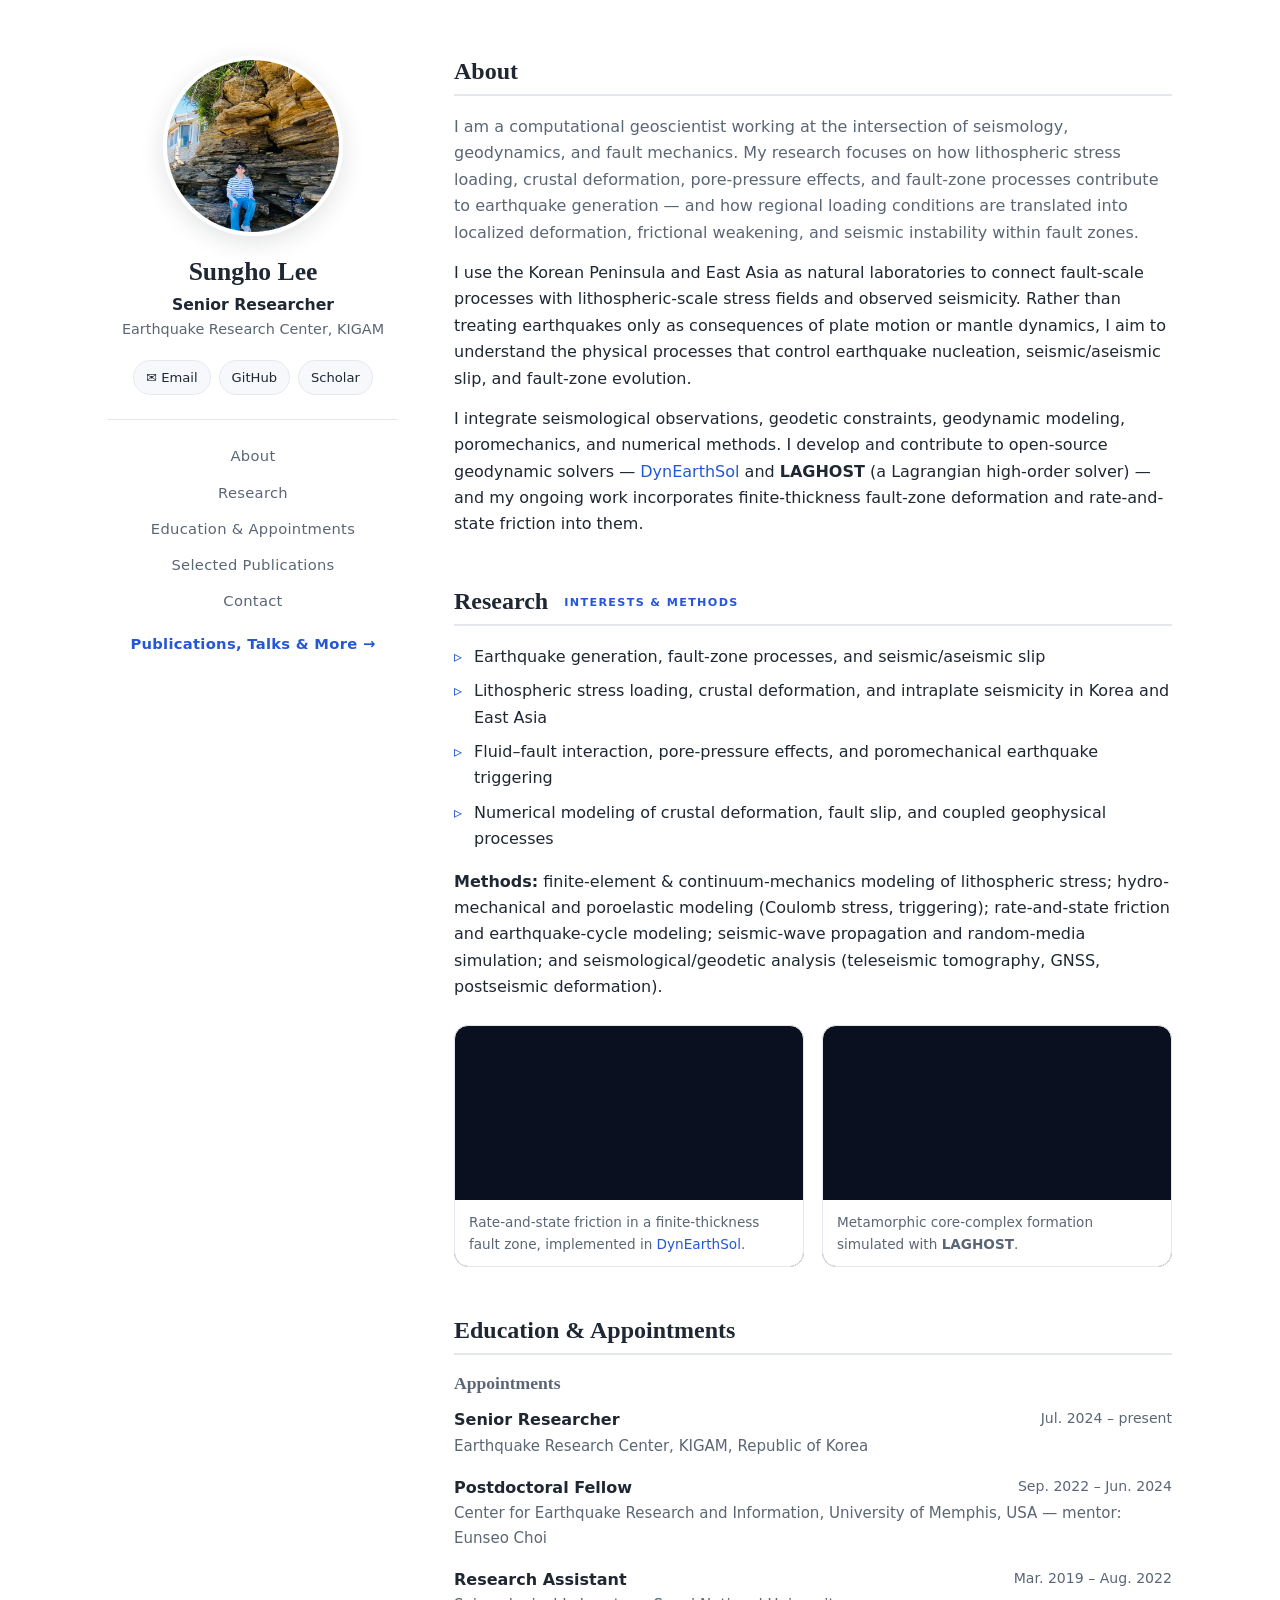
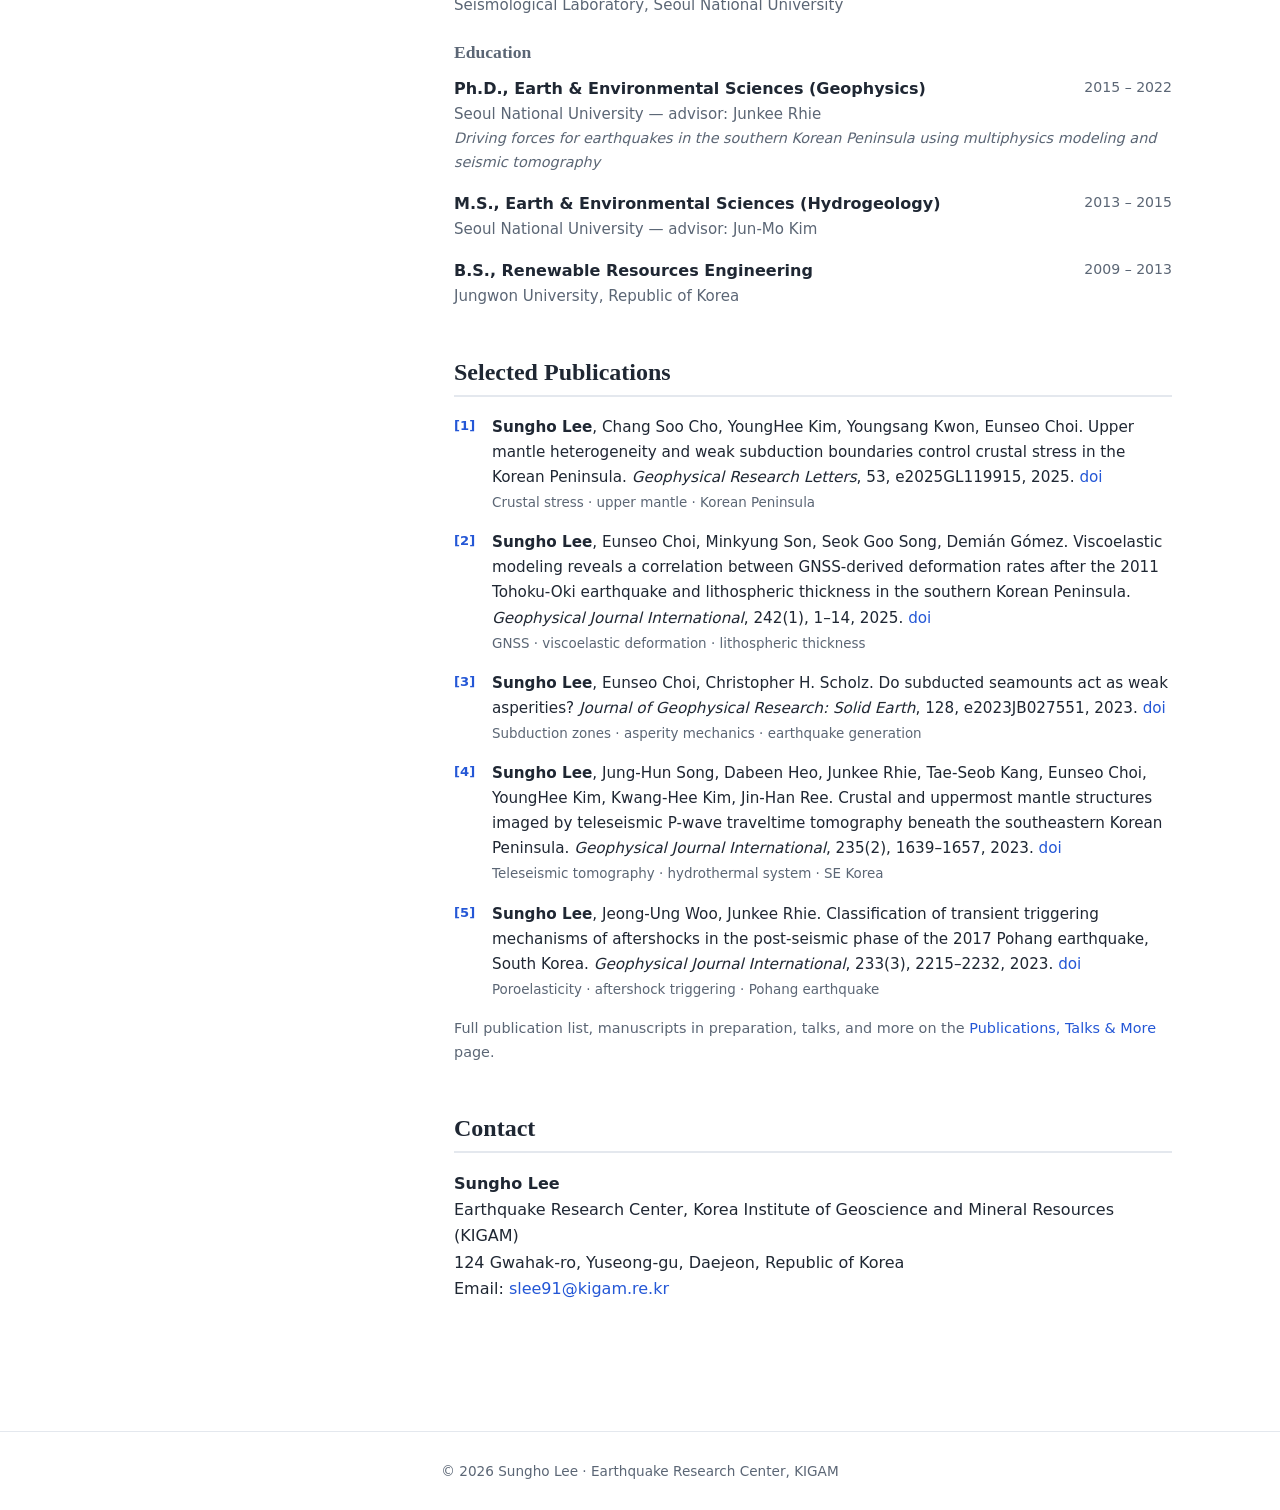
==== index.html @ b55c9ec9 "Personal homepage: two-page structure (Home + Publications/Activities), compressed MP4 highlights, p" ====
<!DOCTYPE html>
<html lang="en">
<head>
  <meta charset="UTF-8" />
  <meta name="viewport" content="width=device-width, initial-scale=1.0" />
  <title>Sungho Lee — Computational Geoscientist</title>
  <meta name="description" content="Sungho Lee — computational geoscientist (seismology, geodynamics, fault mechanics) at the Earthquake Research Center, KIGAM. Earthquake generation, lithospheric stress, fault-zone processes, and numerical solvers (DynEarthSol, LAGHOST)." />
  <meta property="og:title" content="Sungho Lee — Computational Geoscientist" />
  <meta property="og:description" content="Seismology · geodynamics · fault mechanics — Earthquake Research Center, KIGAM." />
  <meta property="og:type" content="website" />
  <meta property="og:url" content="https://sungho91.github.io/" />
  <meta property="og:image" content="https://sungho91.github.io/profile.jpg" />
  <link rel="canonical" href="https://sungho91.github.io/" />
  <link rel="icon" href="data:image/svg+xml,<svg xmlns=%22http://www.w3.org/2000/svg%22 viewBox=%220 0 100 100%22><text y=%22.9em%22 font-size=%2290%22>🌏</text></svg>" />
  <link rel="stylesheet" href="style.css" />
</head>
<body>
  <div class="layout">

    <!-- ===== Sidebar / profile ===== -->
    <aside class="sidebar">
      <img class="avatar" src="profile.jpg" alt="Sungho Lee" />
      <h1 class="profile-name">Sungho Lee</h1>
      <div class="profile-title">Senior Researcher</div>
      <div class="profile-affil"><a href="https://www.kigam.re.kr/english/" target="_blank" rel="noopener">Earthquake Research Center, KIGAM</a></div>

      <div class="links">
        <a href="mailto:slee91@kigam.re.kr">✉ Email</a>
        <a href="https://github.com/sungho91" target="_blank" rel="noopener">GitHub</a>
        <a href="https://scholar.google.com/citations?user=&hl=en" target="_blank" rel="noopener">Scholar</a>
      </div>

      <nav class="sidenav">
        <a href="#about">About</a>
        <a href="#research">Research</a>
        <a href="#background">Education &amp; Appointments</a>
        <a href="#publications">Selected Publications</a>
        <a href="#contact">Contact</a>
        <a href="more.html" style="color:var(--accent);font-weight:600;margin-top:6px">Publications, Talks &amp; More →</a>
      </nav>
    </aside>

    <!-- ===== Content ===== -->
    <main class="content">

      <section class="section" id="about">
        <h2>About</h2>
        <p class="lead">I am a computational geoscientist working at the intersection of seismology, geodynamics, and fault mechanics. My research focuses on how lithospheric stress loading, crustal deformation, pore-pressure effects, and fault-zone processes contribute to earthquake generation — and how regional loading conditions are translated into localized deformation, frictional weakening, and seismic instability within fault zones.</p>
        <p>I use the Korean Peninsula and East Asia as natural laboratories to connect fault-scale processes with lithospheric-scale stress fields and observed seismicity. Rather than treating earthquakes only as consequences of plate motion or mantle dynamics, I aim to understand the physical processes that control earthquake nucleation, seismic/aseismic slip, and fault-zone evolution.</p>
        <p>I integrate seismological observations, geodetic constraints, geodynamic modeling, poromechanics, and numerical methods. I develop and contribute to open-source geodynamic solvers — <a href="https://github.com/GeoFLAC/DynEarthSol" target="_blank" rel="noopener">DynEarthSol</a> and <b>LAGHOST</b> (a Lagrangian high-order solver) — and my ongoing work incorporates finite-thickness fault-zone deformation and rate-and-state friction into them.</p>
      </section>

      <section class="section" id="research">
        <h2>Research <span class="tag">interests &amp; methods</span></h2>
        <ul class="clean">
          <li>Earthquake generation, fault-zone processes, and seismic/aseismic slip</li>
          <li>Lithospheric stress loading, crustal deformation, and intraplate seismicity in Korea and East Asia</li>
          <li>Fluid–fault interaction, pore-pressure effects, and poromechanical earthquake triggering</li>
          <li>Numerical modeling of crustal deformation, fault slip, and coupled geophysical processes</li>
        </ul>
        <p style="margin-top:16px"><b>Methods:</b> finite-element &amp; continuum-mechanics modeling of lithospheric stress; hydro-mechanical and poroelastic modeling (Coulomb stress, triggering); rate-and-state friction and earthquake-cycle modeling; seismic-wave propagation and random-media simulation; and seismological/geodetic analysis (teleseismic tomography, GNSS, postseismic deformation).</p>

        <div class="media-grid">
          <figure class="media">
            <video src="working_projects/rate-and-state-fault.mp4" autoplay loop muted playsinline preload="metadata"></video>
            <figcaption>Rate-and-state friction in a finite-thickness fault zone, implemented in <a href="https://github.com/GeoFLAC/DynEarthSol" target="_blank" rel="noopener">DynEarthSol</a>.</figcaption>
          </figure>
          <figure class="media">
            <video src="working_projects/core-complex-laghost.mp4" autoplay loop muted playsinline preload="metadata"></video>
            <figcaption>Metamorphic core-complex formation simulated with <b>LAGHOST</b>.</figcaption>
          </figure>
        </div>
      </section>

      <section class="section" id="background">
        <h2>Education &amp; Appointments</h2>

        <h3 style="font-size:1.1rem;margin-bottom:12px;color:var(--muted)">Appointments</h3>
        <div class="entry">
          <div class="row"><span class="role">Senior Researcher</span><span class="date">Jul. 2024 – present</span></div>
          <div class="org">Earthquake Research Center, KIGAM, Republic of Korea</div>
        </div>
        <div class="entry">
          <div class="row"><span class="role">Postdoctoral Fellow</span><span class="date">Sep. 2022 – Jun. 2024</span></div>
          <div class="org">Center for Earthquake Research and Information, University of Memphis, USA — mentor: <a href="https://echoi.github.io/" target="_blank" rel="noopener">Eunseo Choi</a></div>
        </div>
        <div class="entry">
          <div class="row"><span class="role">Research Assistant</span><span class="date">Mar. 2019 – Aug. 2022</span></div>
          <div class="org">Seismological Laboratory, Seoul National University</div>
        </div>

        <h3 style="font-size:1.1rem;margin:24px 0 12px;color:var(--muted)">Education</h3>
        <div class="entry">
          <div class="row"><span class="role">Ph.D., Earth &amp; Environmental Sciences (Geophysics)</span><span class="date">2015 – 2022</span></div>
          <div class="org">Seoul National University — advisor: Junkee Rhie</div>
          <div class="meta">Driving forces for earthquakes in the southern Korean Peninsula using multiphysics modeling and seismic tomography</div>
        </div>
        <div class="entry">
          <div class="row"><span class="role">M.S., Earth &amp; Environmental Sciences (Hydrogeology)</span><span class="date">2013 – 2015</span></div>
          <div class="org">Seoul National University — advisor: Jun-Mo Kim</div>
        </div>
        <div class="entry">
          <div class="row"><span class="role">B.S., Renewable Resources Engineering</span><span class="date">2009 – 2013</span></div>
          <div class="org">Jungwon University, Republic of Korea</div>
        </div>
      </section>

      <section class="section" id="publications">
        <h2>Selected Publications</h2>
        <ol class="pubs">
          <li><span class="me">Sungho Lee</span>, Chang Soo Cho, YoungHee Kim, Youngsang Kwon, Eunseo Choi. Upper mantle heterogeneity and weak subduction boundaries control crustal stress in the Korean Peninsula. <span class="jt">Geophysical Research Letters</span>, 53, e2025GL119915, 2025. <a href="https://doi.org/10.1029/2025GL119915" target="_blank" rel="noopener">doi</a>
            <span class="topic">Crustal stress · upper mantle · Korean Peninsula</span></li>
          <li><span class="me">Sungho Lee</span>, Eunseo Choi, Minkyung Son, Seok Goo Song, Demián Gómez. Viscoelastic modeling reveals a correlation between GNSS-derived deformation rates after the 2011 Tohoku-Oki earthquake and lithospheric thickness in the southern Korean Peninsula. <span class="jt">Geophysical Journal International</span>, 242(1), 1–14, 2025. <a href="https://doi.org/10.1093/gji/ggaf182" target="_blank" rel="noopener">doi</a>
            <span class="topic">GNSS · viscoelastic deformation · lithospheric thickness</span></li>
          <li><span class="me">Sungho Lee</span>, Eunseo Choi, Christopher H. Scholz. Do subducted seamounts act as weak asperities? <span class="jt">Journal of Geophysical Research: Solid Earth</span>, 128, e2023JB027551, 2023. <a href="https://doi.org/10.1029/2023JB027551" target="_blank" rel="noopener">doi</a>
            <span class="topic">Subduction zones · asperity mechanics · earthquake generation</span></li>
          <li><span class="me">Sungho Lee</span>, Jung-Hun Song, Dabeen Heo, Junkee Rhie, Tae-Seob Kang, Eunseo Choi, YoungHee Kim, Kwang-Hee Kim, Jin-Han Ree. Crustal and uppermost mantle structures imaged by teleseismic P-wave traveltime tomography beneath the southeastern Korean Peninsula. <span class="jt">Geophysical Journal International</span>, 235(2), 1639–1657, 2023. <a href="https://doi.org/10.1093/gji/ggad319" target="_blank" rel="noopener">doi</a>
            <span class="topic">Teleseismic tomography · hydrothermal system · SE Korea</span></li>
          <li><span class="me">Sungho Lee</span>, Jeong-Ung Woo, Junkee Rhie. Classification of transient triggering mechanisms of aftershocks in the post-seismic phase of the 2017 Pohang earthquake, South Korea. <span class="jt">Geophysical Journal International</span>, 233(3), 2215–2232, 2023. <a href="https://doi.org/10.1093/gji/ggad022" target="_blank" rel="noopener">doi</a>
            <span class="topic">Poroelasticity · aftershock triggering · Pohang earthquake</span></li>
        </ol>
        <p class="note" style="margin-top:14px">Full publication list, manuscripts in preparation, talks, and more on the <a href="more.html">Publications, Talks &amp; More</a> page.</p>
      </section>

      <section class="section" id="contact">
        <h2>Contact</h2>
        <p>
          <b>Sungho Lee</b><br>
          Earthquake Research Center, Korea Institute of Geoscience and Mineral Resources (KIGAM)<br>
          124 Gwahak-ro, Yuseong-gu, Daejeon, Republic of Korea<br>
          Email: <a href="mailto:slee91@kigam.re.kr">slee91@kigam.re.kr</a>
        </p>
      </section>

    </main>
  </div>

  <footer>© 2026 Sungho Lee · Earthquake Research Center, KIGAM</footer>
</body>
</html>
---- style.css ----
/* ===== Sungho Lee — academic homepage styles ===== */
:root {
  --bg:       #ffffff;
  --bg-soft:  #f6f8fb;
  --text:     #1f2733;
  --muted:    #5b6675;
  --border:   #e4e8ee;
  --accent:   #2457d6;   /* scholarly blue */
  --accent-dk:#1b3fa0;
  --radius:   14px;
  --maxw:     1120px;
  --serif:    Georgia, "Times New Roman", serif;
  --sans:     "Segoe UI", system-ui, -apple-system, Roboto, Helvetica, Arial, sans-serif;
}

* { box-sizing: border-box; margin: 0; padding: 0; }
html { scroll-behavior: smooth; scroll-padding-top: 24px; }
body {
  font-family: var(--sans);
  background: var(--bg);
  color: var(--text);
  line-height: 1.65;
  -webkit-font-smoothing: antialiased;
}
a { color: var(--accent); text-decoration: none; }
a:hover { color: var(--accent-dk); text-decoration: underline; }
h1, h2, h3 { font-family: var(--serif); line-height: 1.25; font-weight: 700; }

/* ---------- Layout: sticky sidebar + content ---------- */
.layout {
  max-width: var(--maxw); margin: 0 auto;
  display: grid; grid-template-columns: 290px 1fr; gap: 56px;
  padding: 56px 28px 80px;
}
.sidebar { position: sticky; top: 40px; align-self: start; text-align: center; }
@media (max-width: 880px) {
  .layout { grid-template-columns: 1fr; gap: 36px; padding: 36px 22px 60px; }
  .sidebar { position: static; }
}

/* ---------- Profile card ---------- */
.avatar {
  width: 180px; height: 180px; border-radius: 50%; margin: 0 auto 20px;
  object-fit: cover; border: 4px solid var(--bg); box-shadow: 0 6px 24px rgba(16,24,40,.12);
  display: flex; align-items: center; justify-content: center;
  background: linear-gradient(135deg, var(--accent), #4f7ce8); color: #fff;
  font-family: var(--serif); font-size: 3.4rem; font-weight: 700; letter-spacing: .02em;
}
.profile-name { font-size: 1.6rem; margin-bottom: 4px; }
.profile-title { color: var(--text); font-weight: 600; font-size: .98rem; }
.profile-affil { color: var(--muted); font-size: .9rem; margin-bottom: 18px; }
.profile-affil a { color: var(--muted); }

.links { display: flex; flex-wrap: wrap; gap: 8px; justify-content: center; margin-bottom: 24px; }
.links a {
  font-size: .82rem; color: var(--text); border: 1px solid var(--border);
  padding: 6px 12px; border-radius: 999px; background: var(--bg-soft); text-decoration: none;
}
.links a:hover { border-color: var(--accent); color: var(--accent); }

.sidenav { border-top: 1px solid var(--border); padding-top: 18px; }
.sidenav a {
  display: block; color: var(--muted); font-size: .92rem; padding: 6px 0;
  text-decoration: none; letter-spacing: .02em;
}
.sidenav a:hover { color: var(--accent); }
@media (max-width: 880px) { .sidenav { display: none; } }

/* ---------- Content ---------- */
.content { min-width: 0; }
.section { margin-bottom: 48px; }
.section h2 {
  font-size: 1.5rem; color: var(--text); margin-bottom: 18px;
  padding-bottom: 8px; border-bottom: 2px solid var(--border);
}
.section h2 .tag { font-family: var(--sans); font-size: .7rem; color: var(--accent);
  font-weight: 700; letter-spacing: .12em; text-transform: uppercase; vertical-align: middle; margin-left: 10px; }
.section p { margin-bottom: 14px; }
.section p:last-child { margin-bottom: 0; }

.lead { color: var(--muted); }

ul.clean { list-style: none; }
ul.clean li { position: relative; padding-left: 20px; margin-bottom: 8px; }
ul.clean li::before { content: "▹"; position: absolute; left: 0; color: var(--accent); }
ul.clean li b { color: var(--text); }

/* timeline (education / appointments) */
.entry { margin-bottom: 16px; }
.entry .row { display: flex; justify-content: space-between; gap: 16px; flex-wrap: wrap; }
.entry .role { font-weight: 700; }
.entry .date { color: var(--muted); font-size: .88rem; white-space: nowrap; }
.entry .org { color: var(--muted); font-size: .94rem; }
.entry .org a { color: var(--muted); }
.entry .meta { color: var(--muted); font-size: .9rem; font-style: italic; }

/* publication / talk lists */
ol.pubs, ol.talks { list-style: none; counter-reset: item; }
ol.pubs > li, ol.talks > li {
  position: relative; padding-left: 38px; margin-bottom: 16px; font-size: .95rem;
}
ol.pubs > li::before, ol.talks > li::before {
  counter-increment: item; content: "[" counter(item) "]";
  position: absolute; left: 0; top: 0; color: var(--accent); font-size: .82rem; font-weight: 700;
}
.pubs .me, .talks .me { font-weight: 700; color: var(--text); }
.pubs .jt { font-style: italic; }
.pubs .topic { display: block; color: var(--muted); font-size: .84rem; margin-top: 2px; }

.note { color: var(--muted); font-size: .9rem; }

/* media (videos / figures) */
.media-grid { display: grid; grid-template-columns: 1fr 1fr; gap: 18px; margin-top: 24px; }
@media (max-width: 700px) { .media-grid { grid-template-columns: 1fr; } }
figure.media { margin: 0; border: 1px solid var(--border); border-radius: var(--radius); overflow: hidden; background: #0b1020; }
figure.media video, figure.media img { width: 100%; display: block; }
figure.media figcaption { padding: 11px 14px; color: var(--muted); font-size: .85rem; background: var(--bg); }

/* CV page specifics */
.cv-actions { display: flex; gap: 10px; flex-wrap: wrap; margin-bottom: 28px; }
.btn {
  display: inline-block; font-size: .88rem; font-weight: 600; padding: 9px 16px;
  border-radius: 10px; text-decoration: none; border: 1px solid var(--border);
}
.btn-primary { background: var(--accent); color: #fff; border-color: var(--accent); }
.btn-primary:hover { background: var(--accent-dk); color: #fff; text-decoration: none; }
.btn-ghost { background: var(--bg-soft); color: var(--text); }
.btn-ghost:hover { border-color: var(--accent); color: var(--accent); text-decoration: none; }

footer {
  border-top: 1px solid var(--border); padding: 28px;
  text-align: center; color: var(--muted); font-size: .85rem;
}
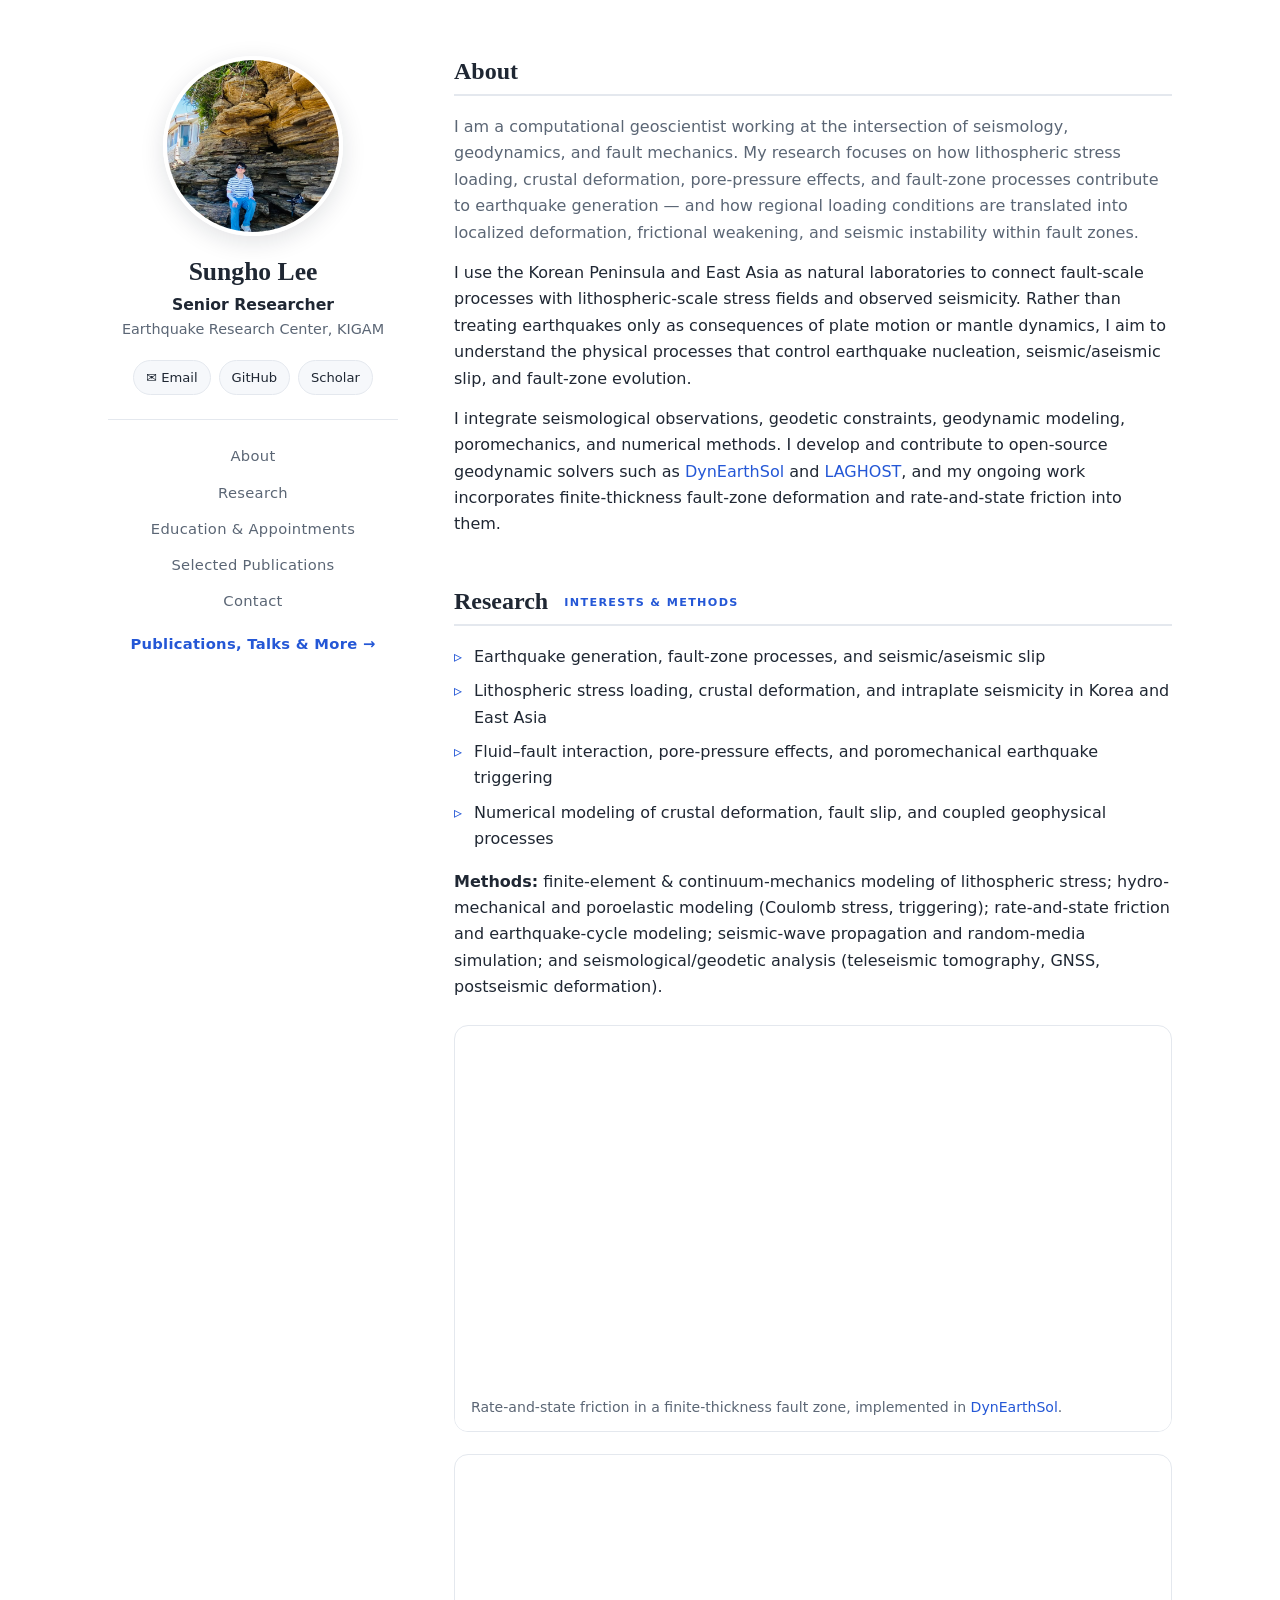
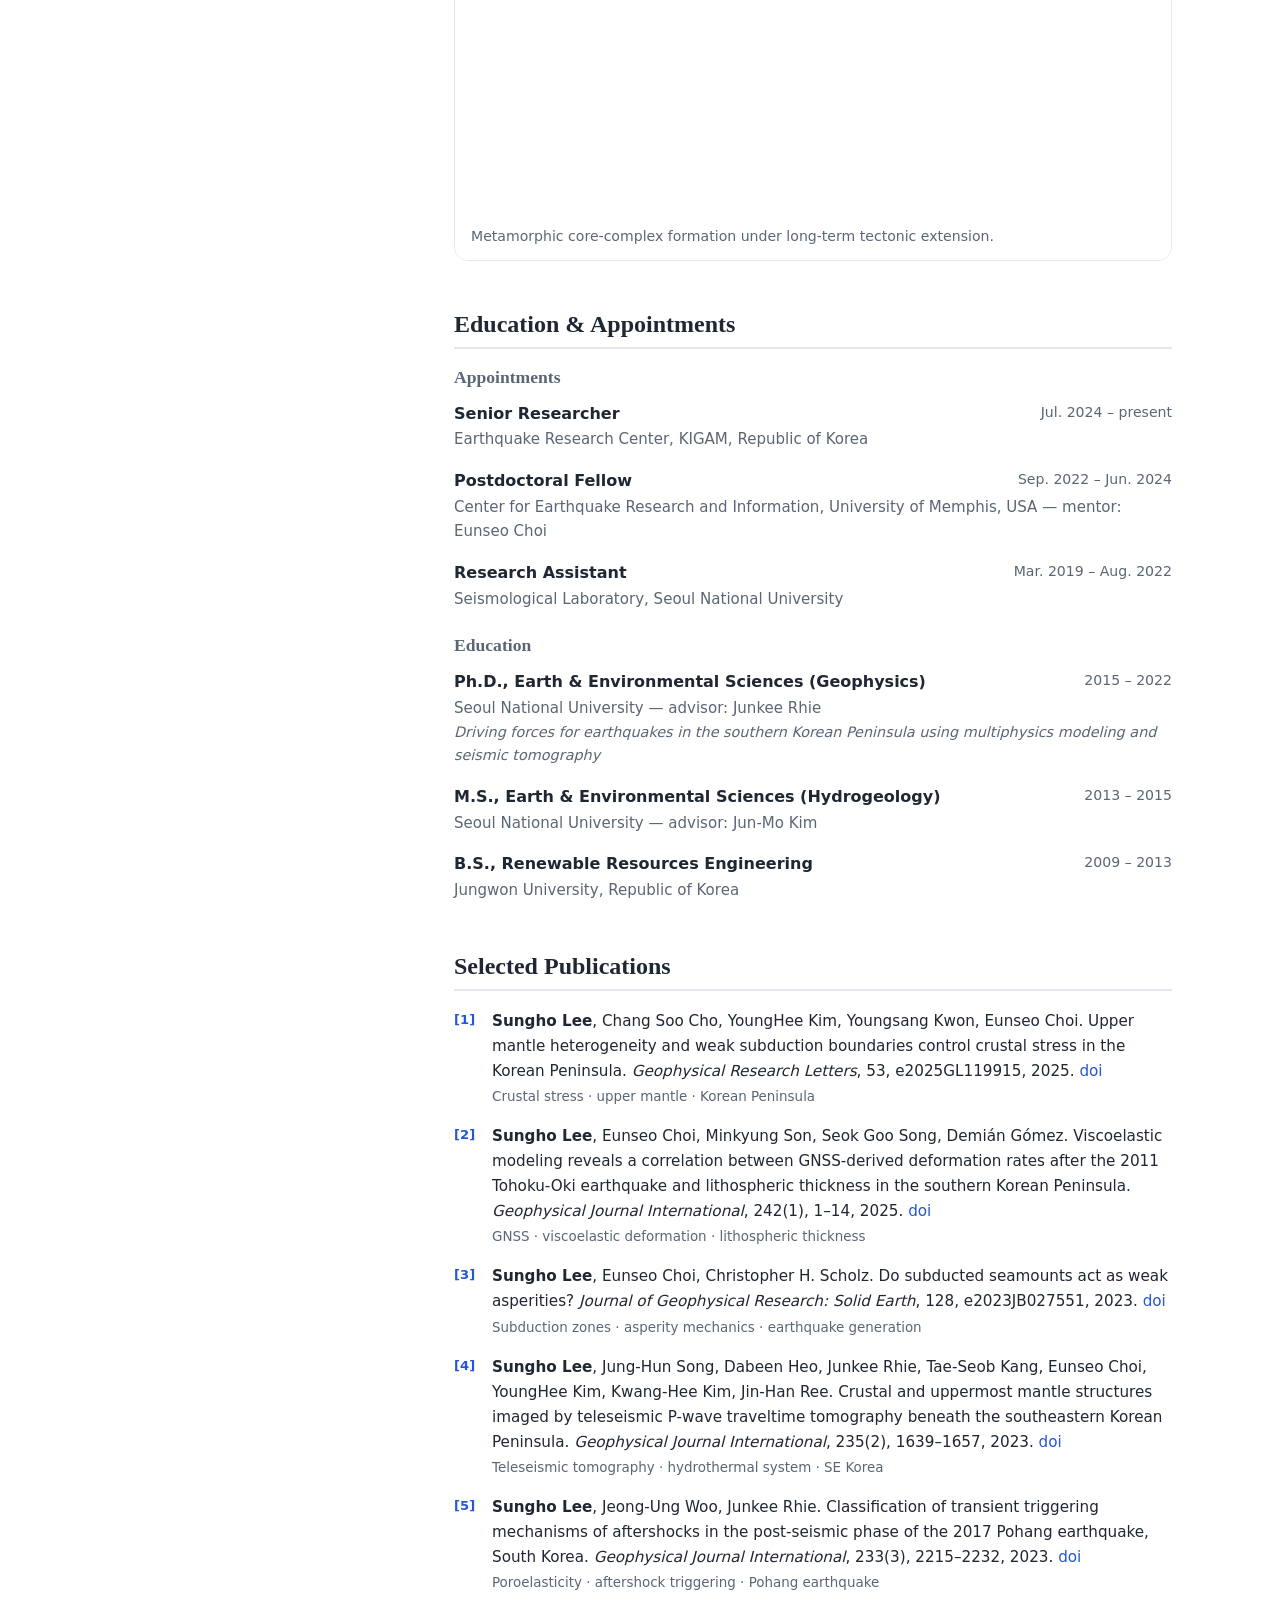
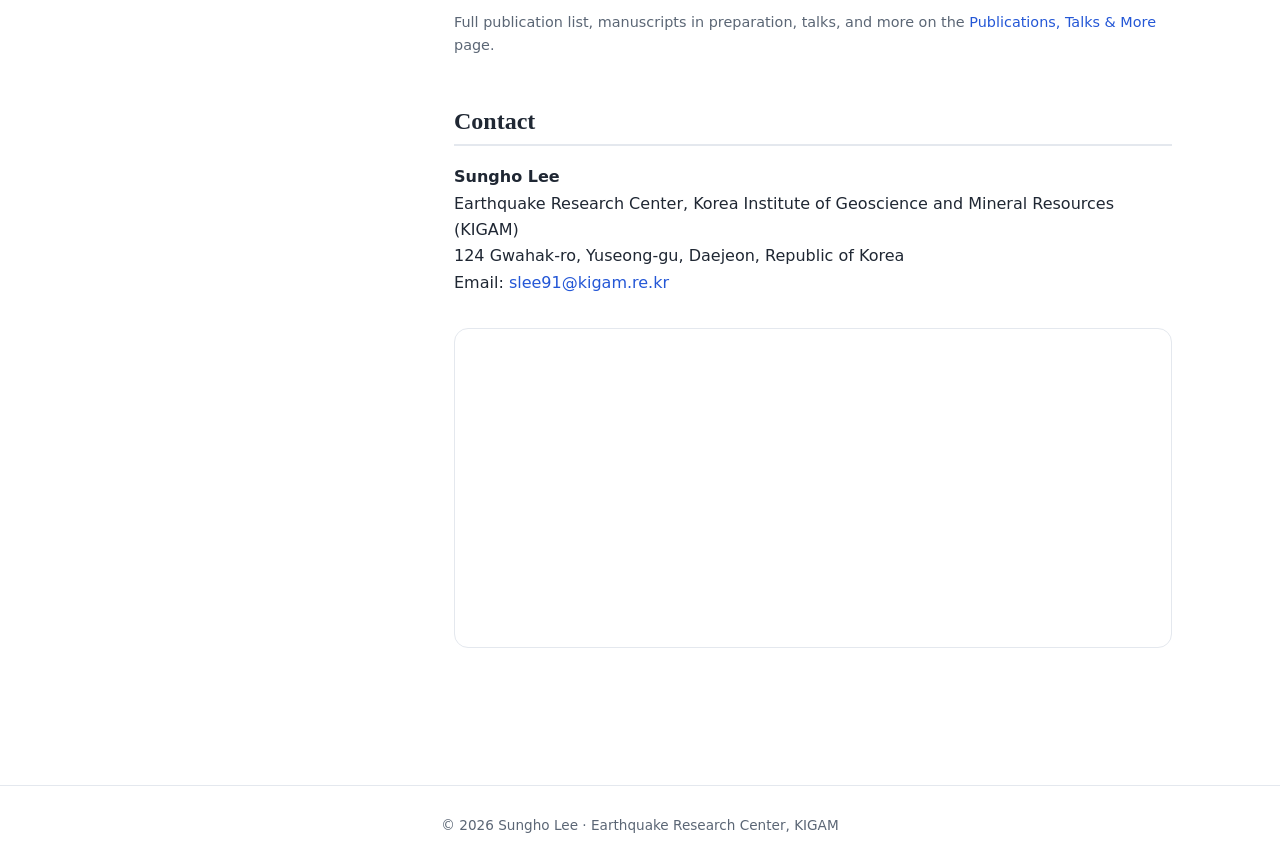
==== commit 35258fcb: "Videos full-width (fix dark gap); de-emphasize LAGHOST + link to GeoFLAC/Laghost; KIGAM map in Conta" ====
--- a/index.html
+++ b/index.html
@@ -47,7 +47,7 @@
         <h2>About</h2>
         <p class="lead">I am a computational geoscientist working at the intersection of seismology, geodynamics, and fault mechanics. My research focuses on how lithospheric stress loading, crustal deformation, pore-pressure effects, and fault-zone processes contribute to earthquake generation — and how regional loading conditions are translated into localized deformation, frictional weakening, and seismic instability within fault zones.</p>
         <p>I use the Korean Peninsula and East Asia as natural laboratories to connect fault-scale processes with lithospheric-scale stress fields and observed seismicity. Rather than treating earthquakes only as consequences of plate motion or mantle dynamics, I aim to understand the physical processes that control earthquake nucleation, seismic/aseismic slip, and fault-zone evolution.</p>
-        <p>I integrate seismological observations, geodetic constraints, geodynamic modeling, poromechanics, and numerical methods. I develop and contribute to open-source geodynamic solvers — <a href="https://github.com/GeoFLAC/DynEarthSol" target="_blank" rel="noopener">DynEarthSol</a> and <b>LAGHOST</b> (a Lagrangian high-order solver) — and my ongoing work incorporates finite-thickness fault-zone deformation and rate-and-state friction into them.</p>
+        <p>I integrate seismological observations, geodetic constraints, geodynamic modeling, poromechanics, and numerical methods. I develop and contribute to open-source geodynamic solvers such as <a href="https://github.com/GeoFLAC/DynEarthSol" target="_blank" rel="noopener">DynEarthSol</a> and <a href="https://github.com/GeoFLAC/Laghost" target="_blank" rel="noopener">LAGHOST</a>, and my ongoing work incorporates finite-thickness fault-zone deformation and rate-and-state friction into them.</p>
       </section>
 
       <section class="section" id="research">
@@ -67,7 +67,7 @@
           </figure>
           <figure class="media">
             <video src="working_projects/core-complex-laghost.mp4" autoplay loop muted playsinline preload="metadata"></video>
-            <figcaption>Metamorphic core-complex formation simulated with <b>LAGHOST</b>.</figcaption>
+            <figcaption>Metamorphic core-complex formation under long-term tectonic extension.</figcaption>
           </figure>
         </div>
       </section>
@@ -130,6 +130,7 @@
           124 Gwahak-ro, Yuseong-gu, Daejeon, Republic of Korea<br>
           Email: <a href="mailto:slee91@kigam.re.kr">slee91@kigam.re.kr</a>
         </p>
+        <iframe title="KIGAM map" loading="lazy" style="width:100%;height:320px;border:1px solid var(--border);border-radius:var(--radius);margin-top:18px" src="https://www.google.com/maps?q=36.378952,127.3603452&amp;hl=en&amp;z=15&amp;output=embed"></iframe>
       </section>
 
     </main>
--- a/style.css
+++ b/style.css
@@ -109,12 +109,11 @@
 
 .note { color: var(--muted); font-size: .9rem; }
 
-/* media (videos / figures) */
-.media-grid { display: grid; grid-template-columns: 1fr 1fr; gap: 18px; margin-top: 24px; }
-@media (max-width: 700px) { .media-grid { grid-template-columns: 1fr; } }
-figure.media { margin: 0; border: 1px solid var(--border); border-radius: var(--radius); overflow: hidden; background: #0b1020; }
+/* media (videos / figures) — one per row so they're large */
+.media-grid { display: grid; grid-template-columns: 1fr; gap: 22px; margin-top: 24px; }
+figure.media { margin: 0; border: 1px solid var(--border); border-radius: var(--radius); overflow: hidden; background: var(--bg); }
 figure.media video, figure.media img { width: 100%; display: block; }
-figure.media figcaption { padding: 11px 14px; color: var(--muted); font-size: .85rem; background: var(--bg); }
+figure.media figcaption { padding: 12px 16px; color: var(--muted); font-size: .88rem; background: var(--bg); }
 
 /* CV page specifics */
 .cv-actions { display: flex; gap: 10px; flex-wrap: wrap; margin-bottom: 28px; }
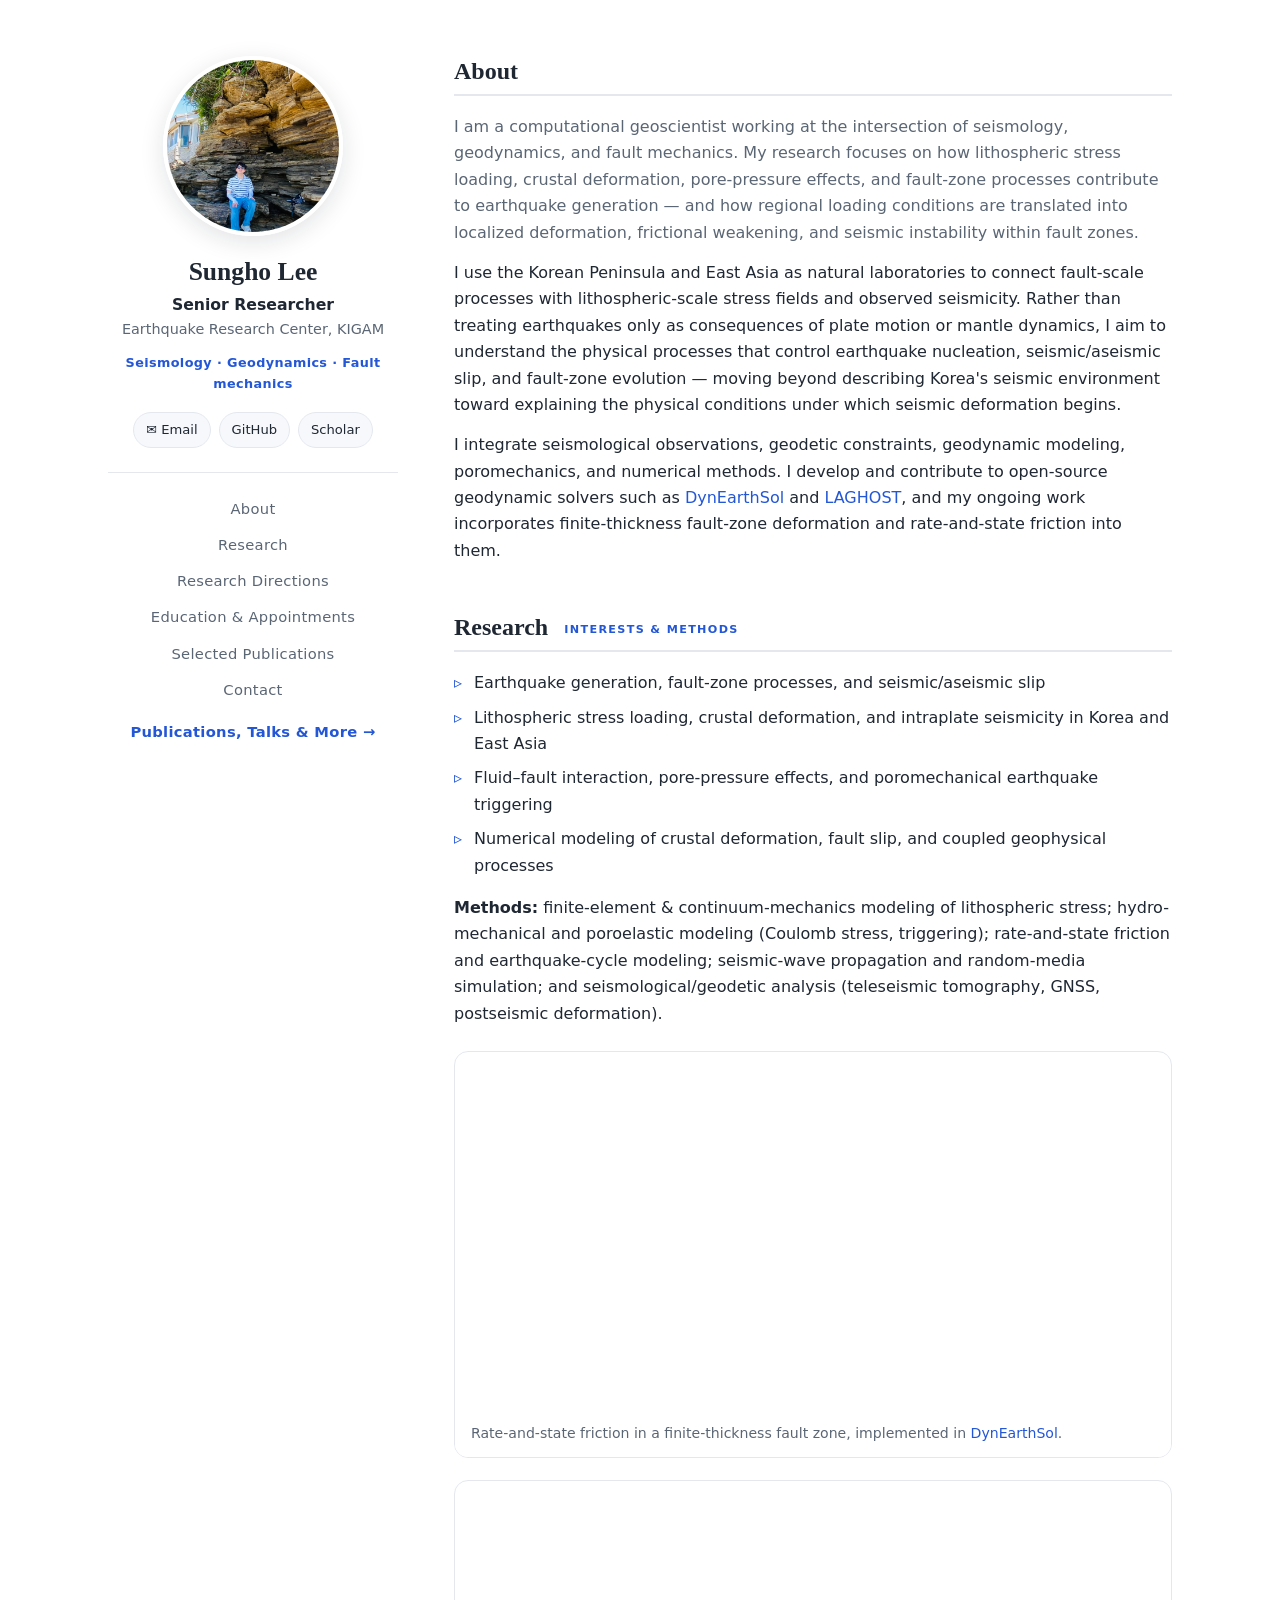
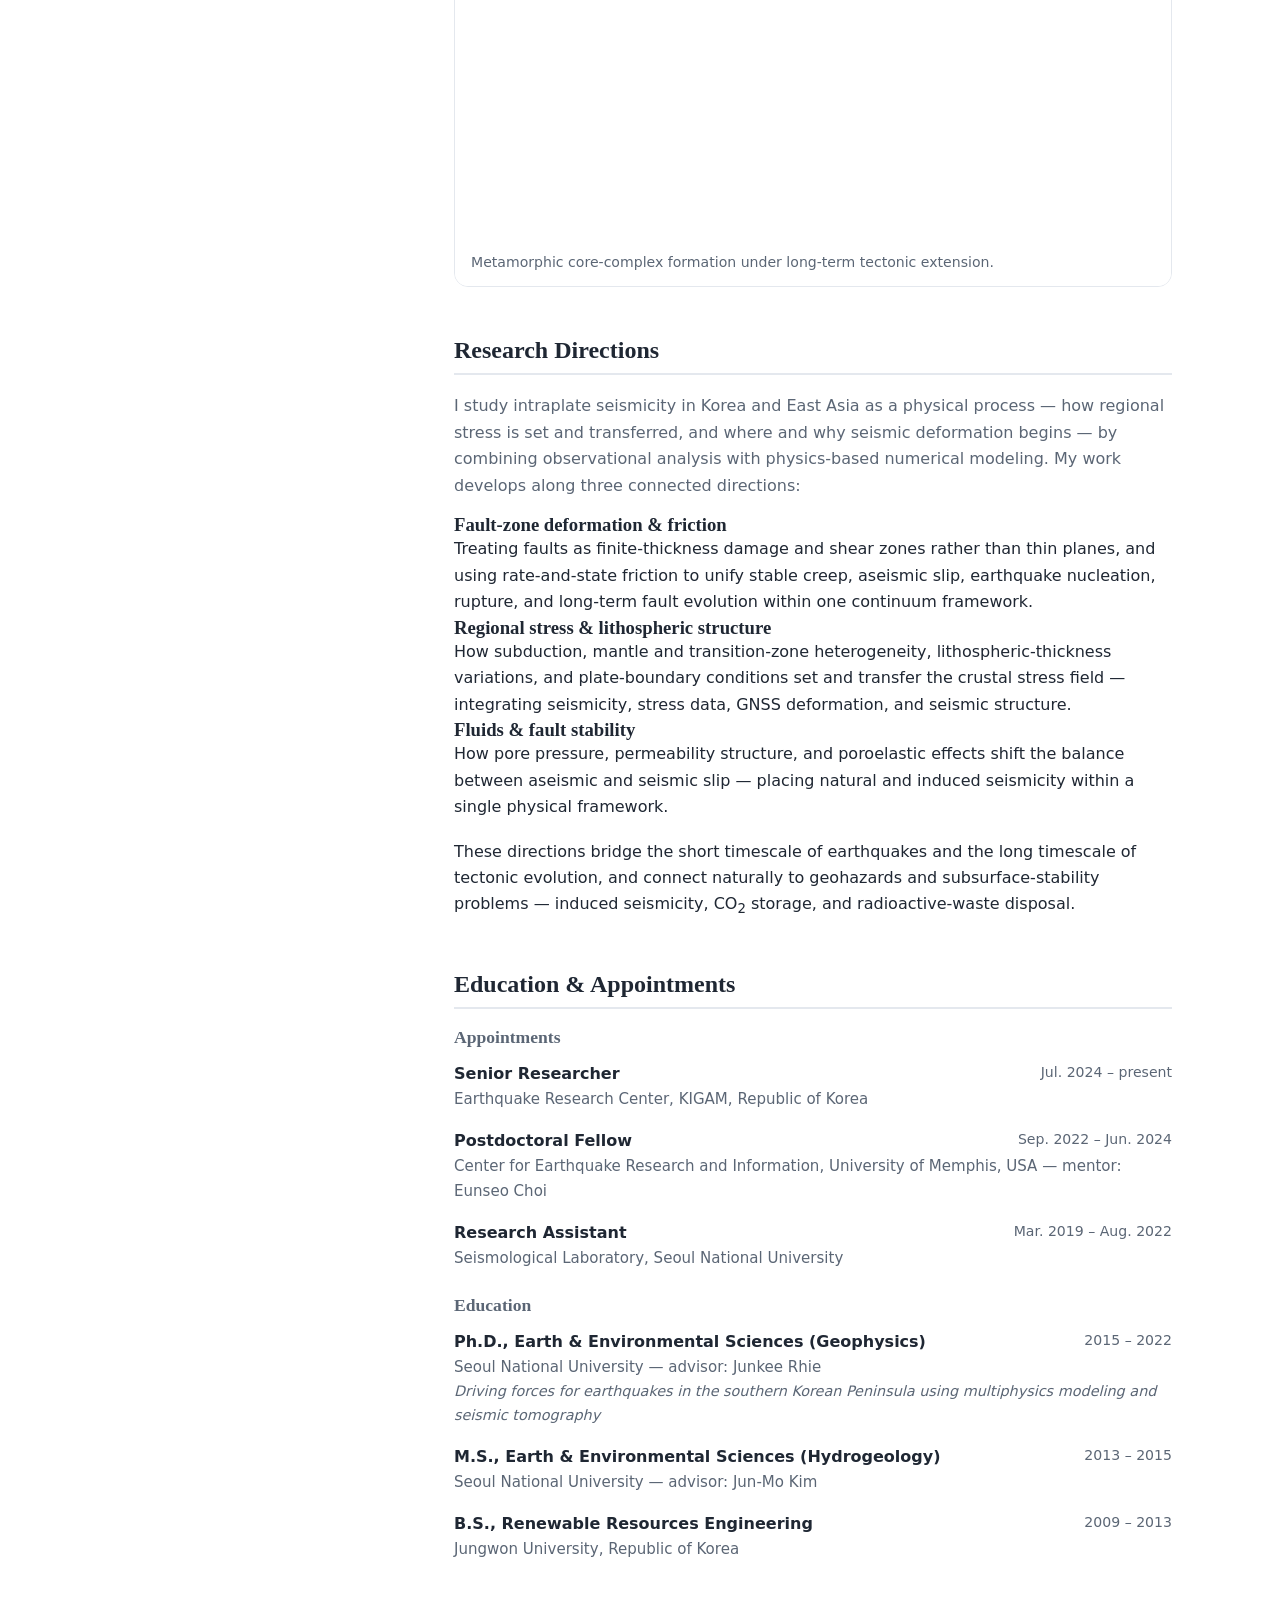
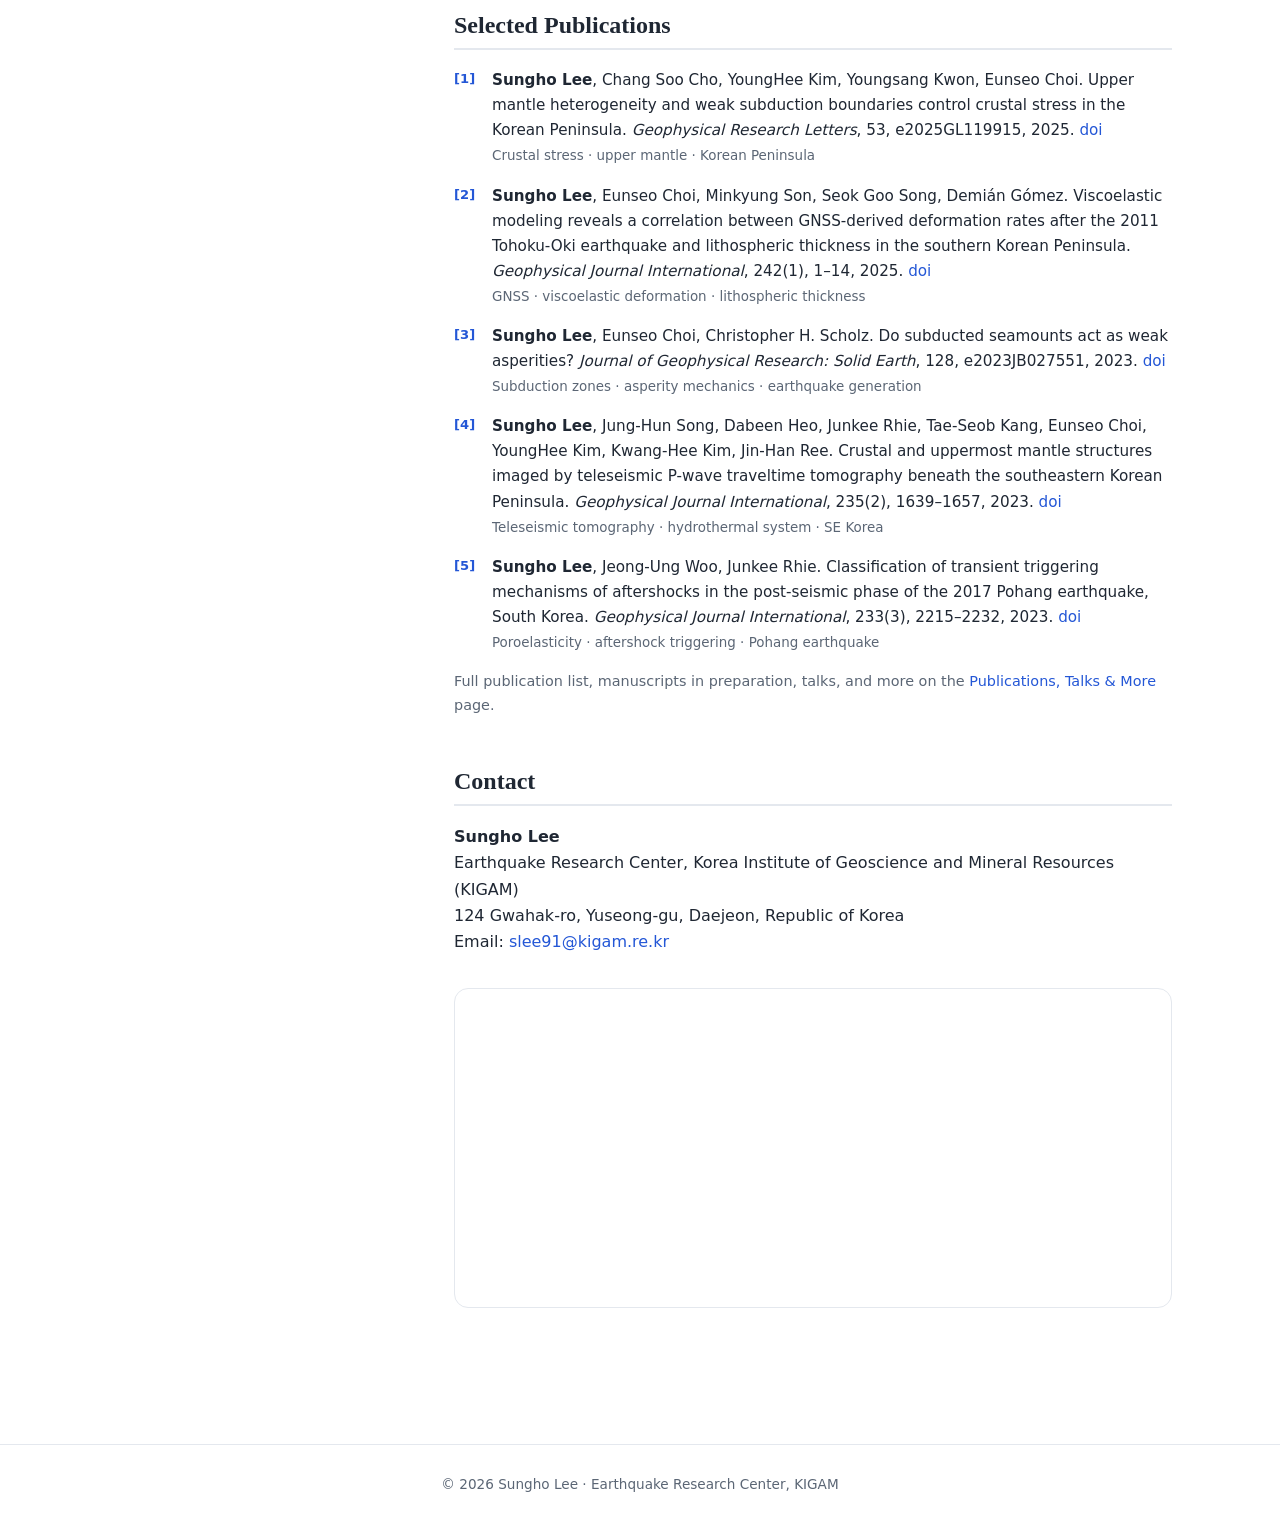
==== commit 7ef963c9: "Add research identity tagline + Research Directions (3 thrusts); set Google Scholar link" ====
--- a/index.html
+++ b/index.html
@@ -23,16 +23,18 @@
       <h1 class="profile-name">Sungho Lee</h1>
       <div class="profile-title">Senior Researcher</div>
       <div class="profile-affil"><a href="https://www.kigam.re.kr/english/" target="_blank" rel="noopener">Earthquake Research Center, KIGAM</a></div>
+      <div class="profile-tagline">Seismology · Geodynamics · Fault mechanics</div>
 
       <div class="links">
         <a href="mailto:slee91@kigam.re.kr">✉ Email</a>
         <a href="https://github.com/sungho91" target="_blank" rel="noopener">GitHub</a>
-        <a href="https://scholar.google.com/citations?user=&hl=en" target="_blank" rel="noopener">Scholar</a>
+        <a href="https://scholar.google.com/citations?user=3HC6mL4AAAAJ&hl=en" target="_blank" rel="noopener">Scholar</a>
       </div>
 
       <nav class="sidenav">
         <a href="#about">About</a>
         <a href="#research">Research</a>
+        <a href="#directions">Research Directions</a>
         <a href="#background">Education &amp; Appointments</a>
         <a href="#publications">Selected Publications</a>
         <a href="#contact">Contact</a>
@@ -46,7 +48,7 @@
       <section class="section" id="about">
         <h2>About</h2>
         <p class="lead">I am a computational geoscientist working at the intersection of seismology, geodynamics, and fault mechanics. My research focuses on how lithospheric stress loading, crustal deformation, pore-pressure effects, and fault-zone processes contribute to earthquake generation — and how regional loading conditions are translated into localized deformation, frictional weakening, and seismic instability within fault zones.</p>
-        <p>I use the Korean Peninsula and East Asia as natural laboratories to connect fault-scale processes with lithospheric-scale stress fields and observed seismicity. Rather than treating earthquakes only as consequences of plate motion or mantle dynamics, I aim to understand the physical processes that control earthquake nucleation, seismic/aseismic slip, and fault-zone evolution.</p>
+        <p>I use the Korean Peninsula and East Asia as natural laboratories to connect fault-scale processes with lithospheric-scale stress fields and observed seismicity. Rather than treating earthquakes only as consequences of plate motion or mantle dynamics, I aim to understand the physical processes that control earthquake nucleation, seismic/aseismic slip, and fault-zone evolution — moving beyond describing Korea's seismic environment toward explaining the physical conditions under which seismic deformation begins.</p>
         <p>I integrate seismological observations, geodetic constraints, geodynamic modeling, poromechanics, and numerical methods. I develop and contribute to open-source geodynamic solvers such as <a href="https://github.com/GeoFLAC/DynEarthSol" target="_blank" rel="noopener">DynEarthSol</a> and <a href="https://github.com/GeoFLAC/Laghost" target="_blank" rel="noopener">LAGHOST</a>, and my ongoing work incorporates finite-thickness fault-zone deformation and rate-and-state friction into them.</p>
       </section>
 
@@ -70,6 +72,26 @@
             <figcaption>Metamorphic core-complex formation under long-term tectonic extension.</figcaption>
           </figure>
         </div>
+      </section>
+
+      <section class="section" id="directions">
+        <h2>Research Directions</h2>
+        <p class="lead">I study intraplate seismicity in Korea and East Asia as a physical process — how regional stress is set and transferred, and where and why seismic deformation begins — by combining observational analysis with physics-based numerical modeling. My work develops along three connected directions:</p>
+        <div class="cards">
+          <div class="card">
+            <h3>Fault-zone deformation &amp; friction</h3>
+            <p>Treating faults as finite-thickness damage and shear zones rather than thin planes, and using rate-and-state friction to unify stable creep, aseismic slip, earthquake nucleation, rupture, and long-term fault evolution within one continuum framework.</p>
+          </div>
+          <div class="card">
+            <h3>Regional stress &amp; lithospheric structure</h3>
+            <p>How subduction, mantle and transition-zone heterogeneity, lithospheric-thickness variations, and plate-boundary conditions set and transfer the crustal stress field — integrating seismicity, stress data, GNSS deformation, and seismic structure.</p>
+          </div>
+          <div class="card">
+            <h3>Fluids &amp; fault stability</h3>
+            <p>How pore pressure, permeability structure, and poroelastic effects shift the balance between aseismic and seismic slip — placing natural and induced seismicity within a single physical framework.</p>
+          </div>
+        </div>
+        <p style="margin-top:18px">These directions bridge the short timescale of earthquakes and the long timescale of tectonic evolution, and connect naturally to geohazards and subsurface-stability problems — induced seismicity, CO<sub>2</sub> storage, and radioactive-waste disposal.</p>
       </section>
 
       <section class="section" id="background">
--- a/style.css
+++ b/style.css
@@ -48,8 +48,9 @@
 }
 .profile-name { font-size: 1.6rem; margin-bottom: 4px; }
 .profile-title { color: var(--text); font-weight: 600; font-size: .98rem; }
-.profile-affil { color: var(--muted); font-size: .9rem; margin-bottom: 18px; }
+.profile-affil { color: var(--muted); font-size: .9rem; margin-bottom: 10px; }
 .profile-affil a { color: var(--muted); }
+.profile-tagline { color: var(--accent); font-size: .8rem; font-weight: 700; letter-spacing: .03em; margin-bottom: 18px; }
 
 .links { display: flex; flex-wrap: wrap; gap: 8px; justify-content: center; margin-bottom: 24px; }
 .links a {
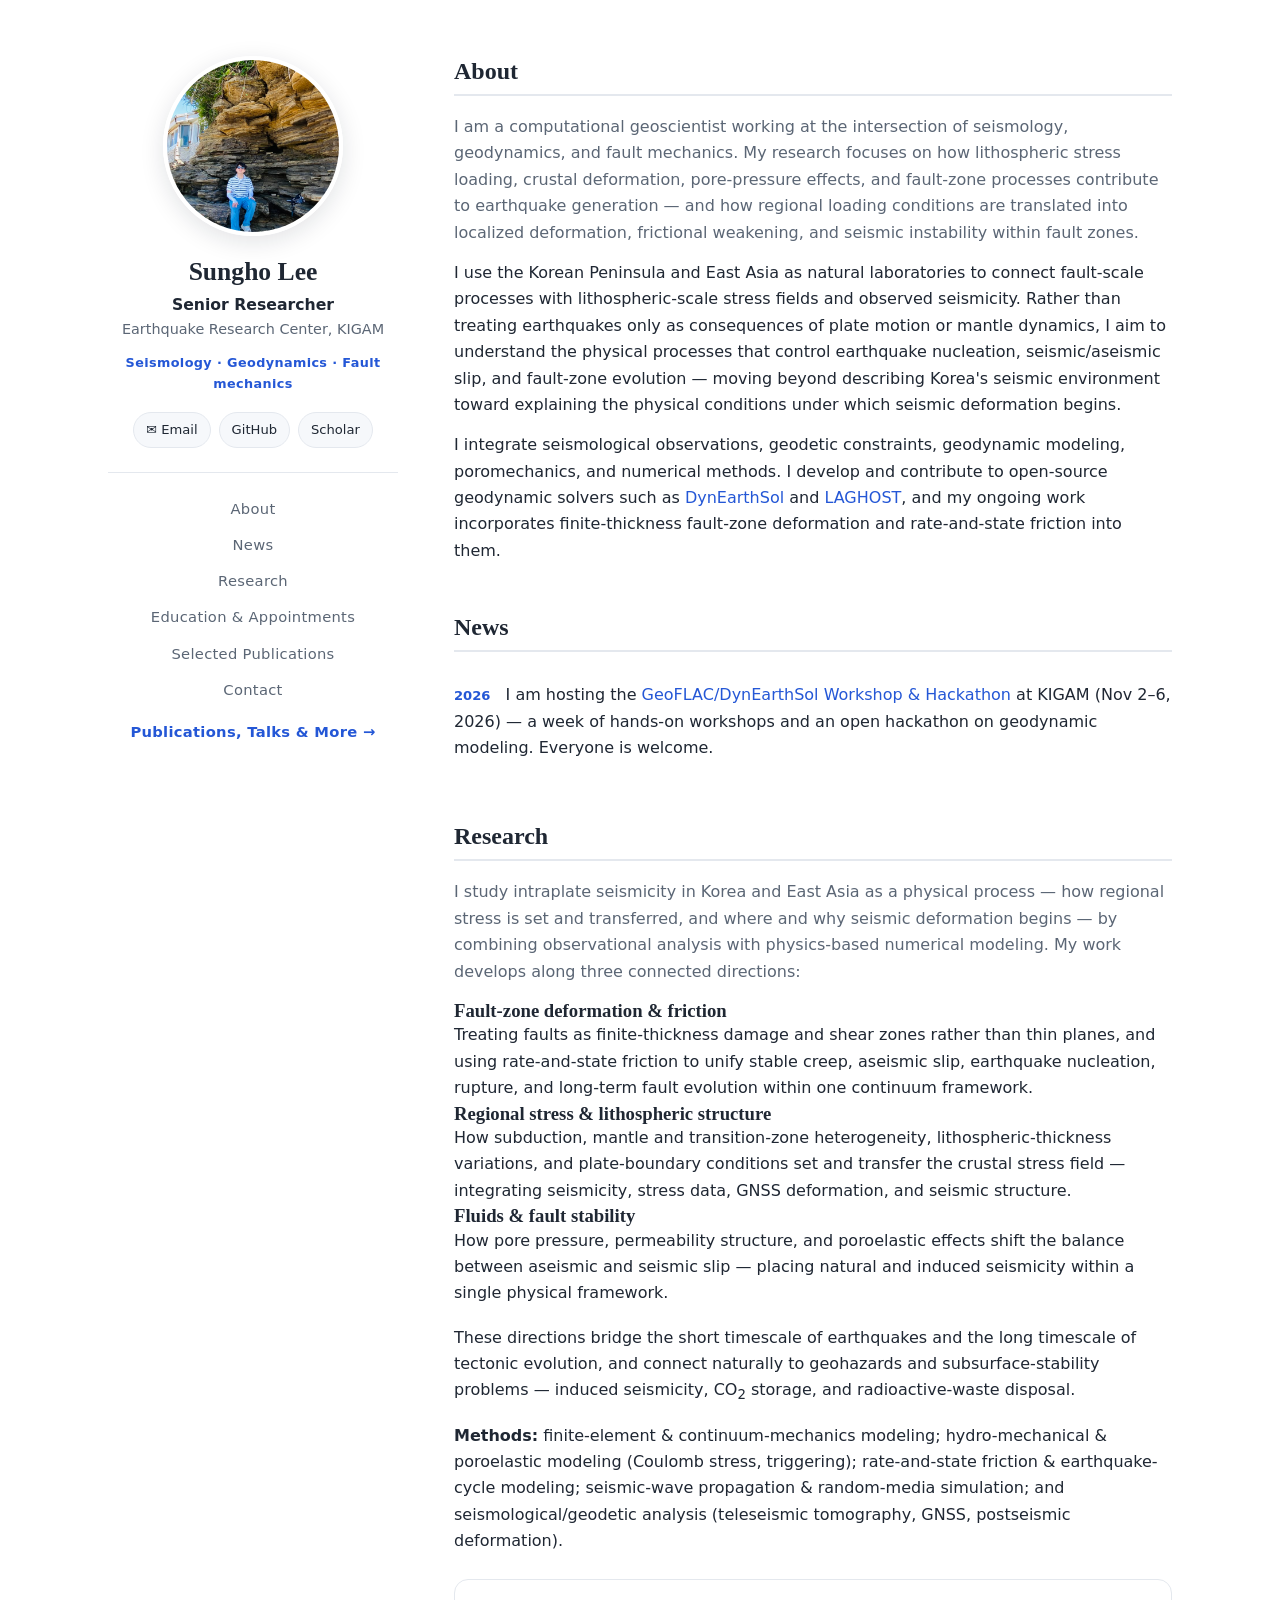
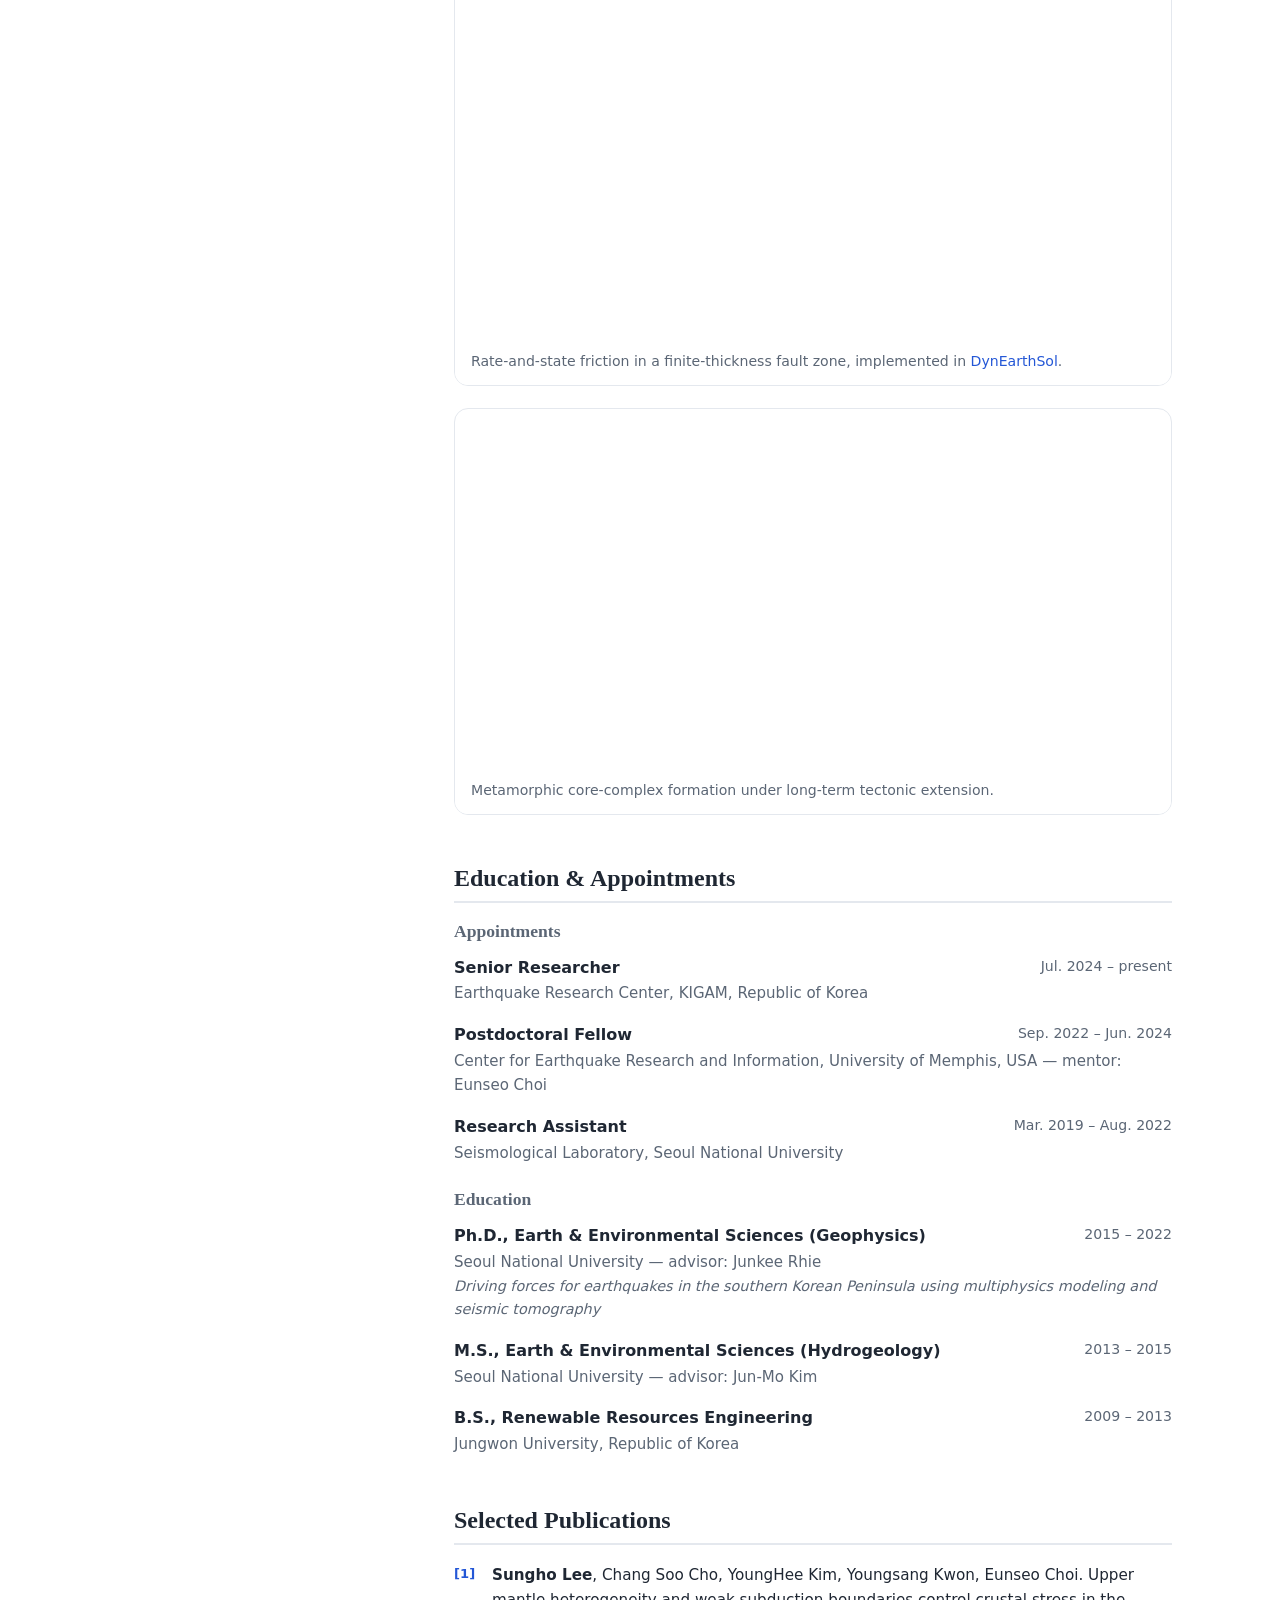
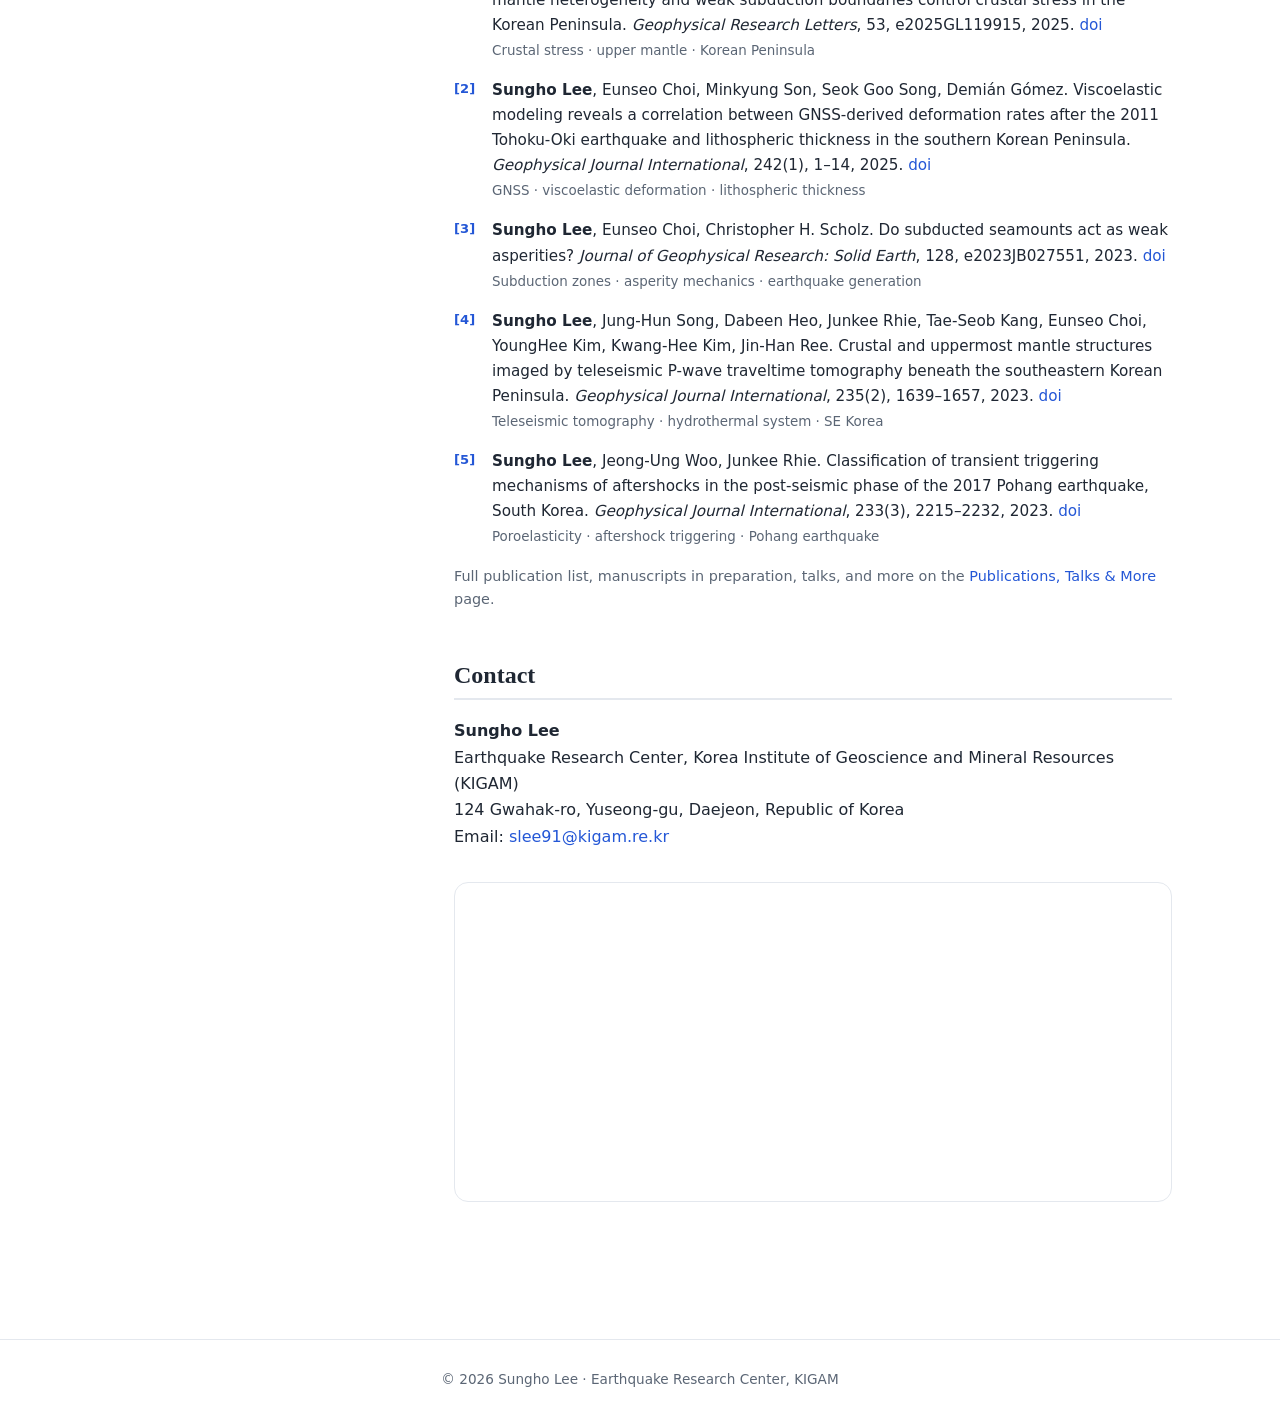
==== commit 99b7ed36: "Merge Research + Research Directions into one section; add News (hosting the workshop) with link" ====
--- a/index.html
+++ b/index.html
@@ -33,8 +33,8 @@
 
       <nav class="sidenav">
         <a href="#about">About</a>
+        <a href="#news">News</a>
         <a href="#research">Research</a>
-        <a href="#directions">Research Directions</a>
         <a href="#background">Education &amp; Appointments</a>
         <a href="#publications">Selected Publications</a>
         <a href="#contact">Contact</a>
@@ -52,30 +52,15 @@
         <p>I integrate seismological observations, geodetic constraints, geodynamic modeling, poromechanics, and numerical methods. I develop and contribute to open-source geodynamic solvers such as <a href="https://github.com/GeoFLAC/DynEarthSol" target="_blank" rel="noopener">DynEarthSol</a> and <a href="https://github.com/GeoFLAC/Laghost" target="_blank" rel="noopener">LAGHOST</a>, and my ongoing work incorporates finite-thickness fault-zone deformation and rate-and-state friction into them.</p>
       </section>
 
-      <section class="section" id="research">
-        <h2>Research <span class="tag">interests &amp; methods</span></h2>
-        <ul class="clean">
-          <li>Earthquake generation, fault-zone processes, and seismic/aseismic slip</li>
-          <li>Lithospheric stress loading, crustal deformation, and intraplate seismicity in Korea and East Asia</li>
-          <li>Fluid–fault interaction, pore-pressure effects, and poromechanical earthquake triggering</li>
-          <li>Numerical modeling of crustal deformation, fault slip, and coupled geophysical processes</li>
+      <section class="section" id="news">
+        <h2>News</h2>
+        <ul class="news">
+          <li><span class="date">2026</span> I am hosting the <a href="https://sungho91.github.io/geoflac-des-2026/" target="_blank" rel="noopener">GeoFLAC/DynEarthSol Workshop &amp; Hackathon</a> at KIGAM (Nov 2–6, 2026) — a week of hands-on workshops and an open hackathon on geodynamic modeling. Everyone is welcome.</li>
         </ul>
-        <p style="margin-top:16px"><b>Methods:</b> finite-element &amp; continuum-mechanics modeling of lithospheric stress; hydro-mechanical and poroelastic modeling (Coulomb stress, triggering); rate-and-state friction and earthquake-cycle modeling; seismic-wave propagation and random-media simulation; and seismological/geodetic analysis (teleseismic tomography, GNSS, postseismic deformation).</p>
-
-        <div class="media-grid">
-          <figure class="media">
-            <video src="working_projects/rate-and-state-fault.mp4" autoplay loop muted playsinline preload="metadata"></video>
-            <figcaption>Rate-and-state friction in a finite-thickness fault zone, implemented in <a href="https://github.com/GeoFLAC/DynEarthSol" target="_blank" rel="noopener">DynEarthSol</a>.</figcaption>
-          </figure>
-          <figure class="media">
-            <video src="working_projects/core-complex-laghost.mp4" autoplay loop muted playsinline preload="metadata"></video>
-            <figcaption>Metamorphic core-complex formation under long-term tectonic extension.</figcaption>
-          </figure>
-        </div>
       </section>
 
-      <section class="section" id="directions">
-        <h2>Research Directions</h2>
+      <section class="section" id="research">
+        <h2>Research</h2>
         <p class="lead">I study intraplate seismicity in Korea and East Asia as a physical process — how regional stress is set and transferred, and where and why seismic deformation begins — by combining observational analysis with physics-based numerical modeling. My work develops along three connected directions:</p>
         <div class="cards">
           <div class="card">
@@ -92,6 +77,18 @@
           </div>
         </div>
         <p style="margin-top:18px">These directions bridge the short timescale of earthquakes and the long timescale of tectonic evolution, and connect naturally to geohazards and subsurface-stability problems — induced seismicity, CO<sub>2</sub> storage, and radioactive-waste disposal.</p>
+        <p style="margin-top:16px"><b>Methods:</b> finite-element &amp; continuum-mechanics modeling; hydro-mechanical &amp; poroelastic modeling (Coulomb stress, triggering); rate-and-state friction &amp; earthquake-cycle modeling; seismic-wave propagation &amp; random-media simulation; and seismological/geodetic analysis (teleseismic tomography, GNSS, postseismic deformation).</p>
+
+        <div class="media-grid">
+          <figure class="media">
+            <video src="working_projects/rate-and-state-fault.mp4" autoplay loop muted playsinline preload="metadata"></video>
+            <figcaption>Rate-and-state friction in a finite-thickness fault zone, implemented in <a href="https://github.com/GeoFLAC/DynEarthSol" target="_blank" rel="noopener">DynEarthSol</a>.</figcaption>
+          </figure>
+          <figure class="media">
+            <video src="working_projects/core-complex-laghost.mp4" autoplay loop muted playsinline preload="metadata"></video>
+            <figcaption>Metamorphic core-complex formation under long-term tectonic extension.</figcaption>
+          </figure>
+        </div>
       </section>
 
       <section class="section" id="background">
--- a/style.css
+++ b/style.css
@@ -110,6 +110,12 @@
 
 .note { color: var(--muted); font-size: .9rem; }
 
+/* news */
+ul.news { list-style: none; }
+ul.news li { padding: 12px 0; border-bottom: 1px solid var(--border); }
+ul.news li:last-child { border-bottom: none; }
+ul.news .date { display: inline-block; color: var(--accent); font-weight: 700; font-size: .82rem; margin-right: 10px; }
+
 /* media (videos / figures) — one per row so they're large */
 .media-grid { display: grid; grid-template-columns: 1fr; gap: 22px; margin-top: 24px; }
 figure.media { margin: 0; border: 1px solid var(--border); border-radius: var(--radius); overflow: hidden; background: var(--bg); }
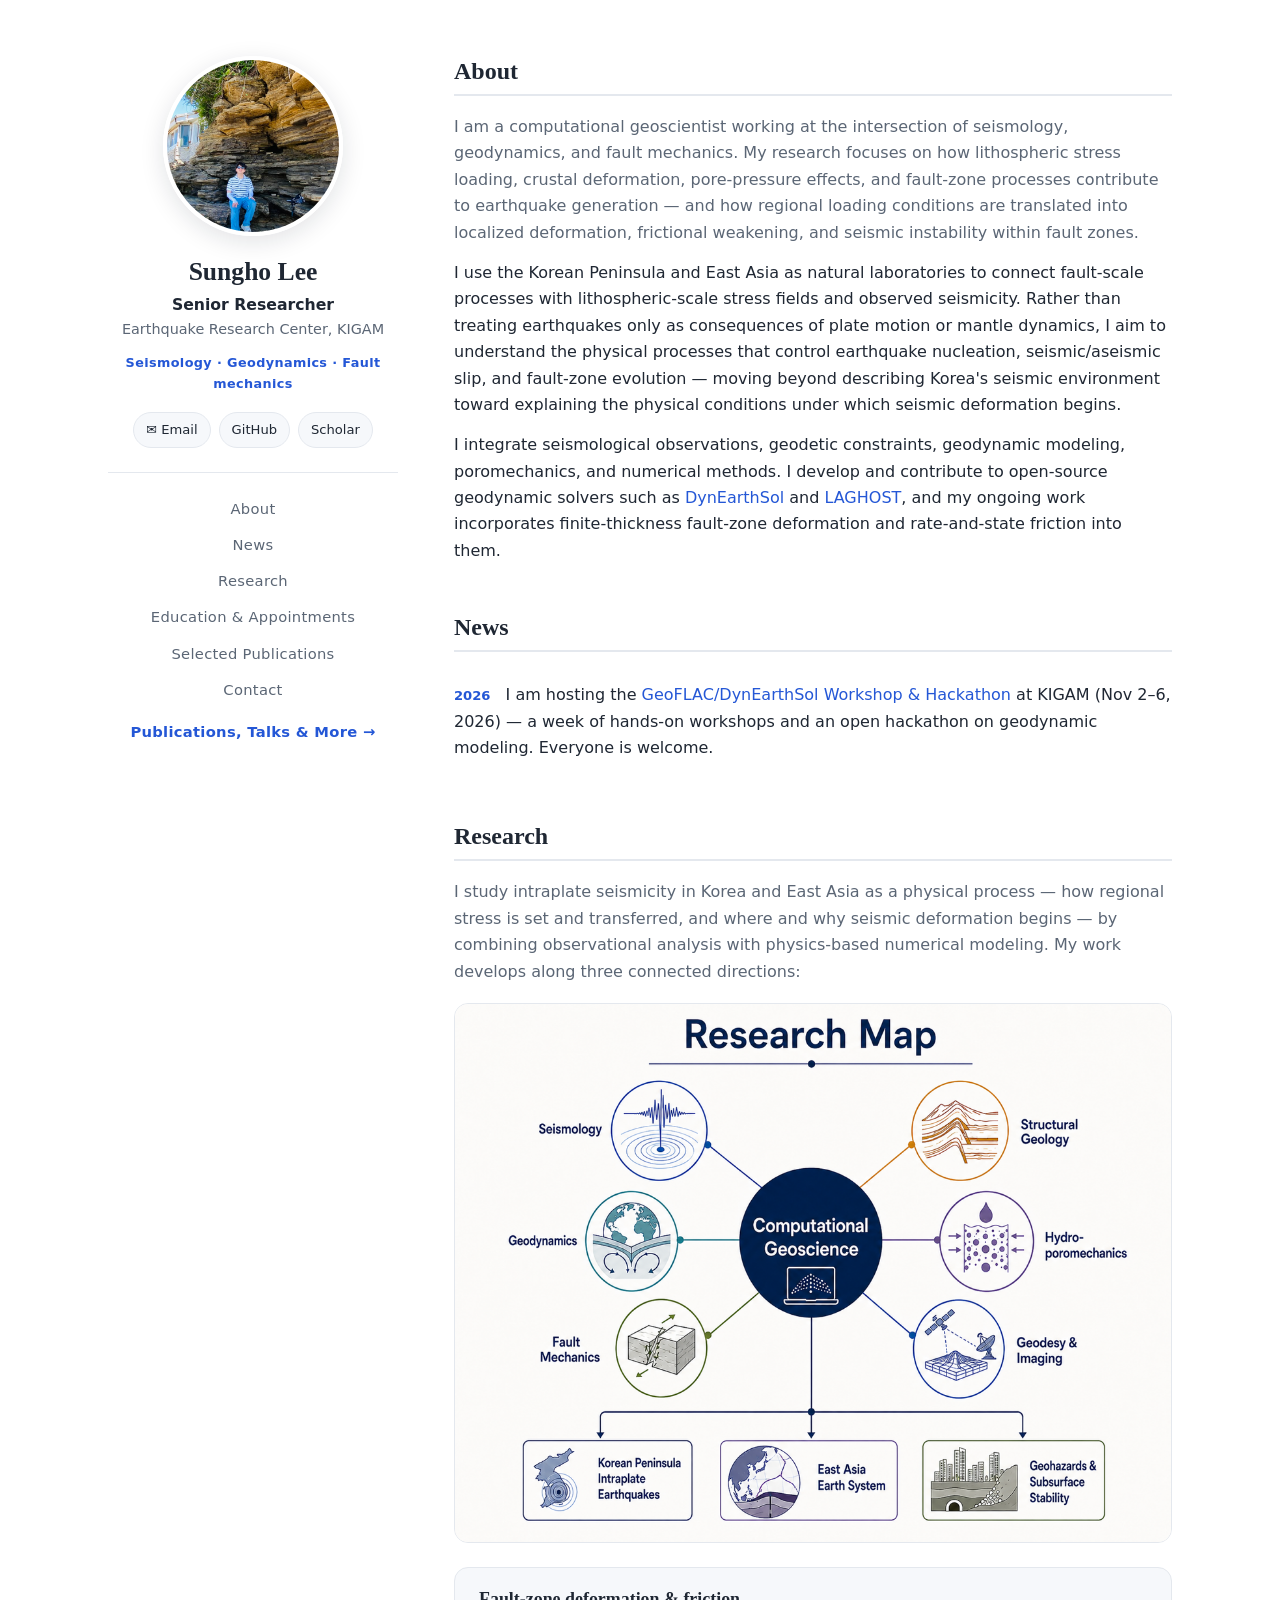
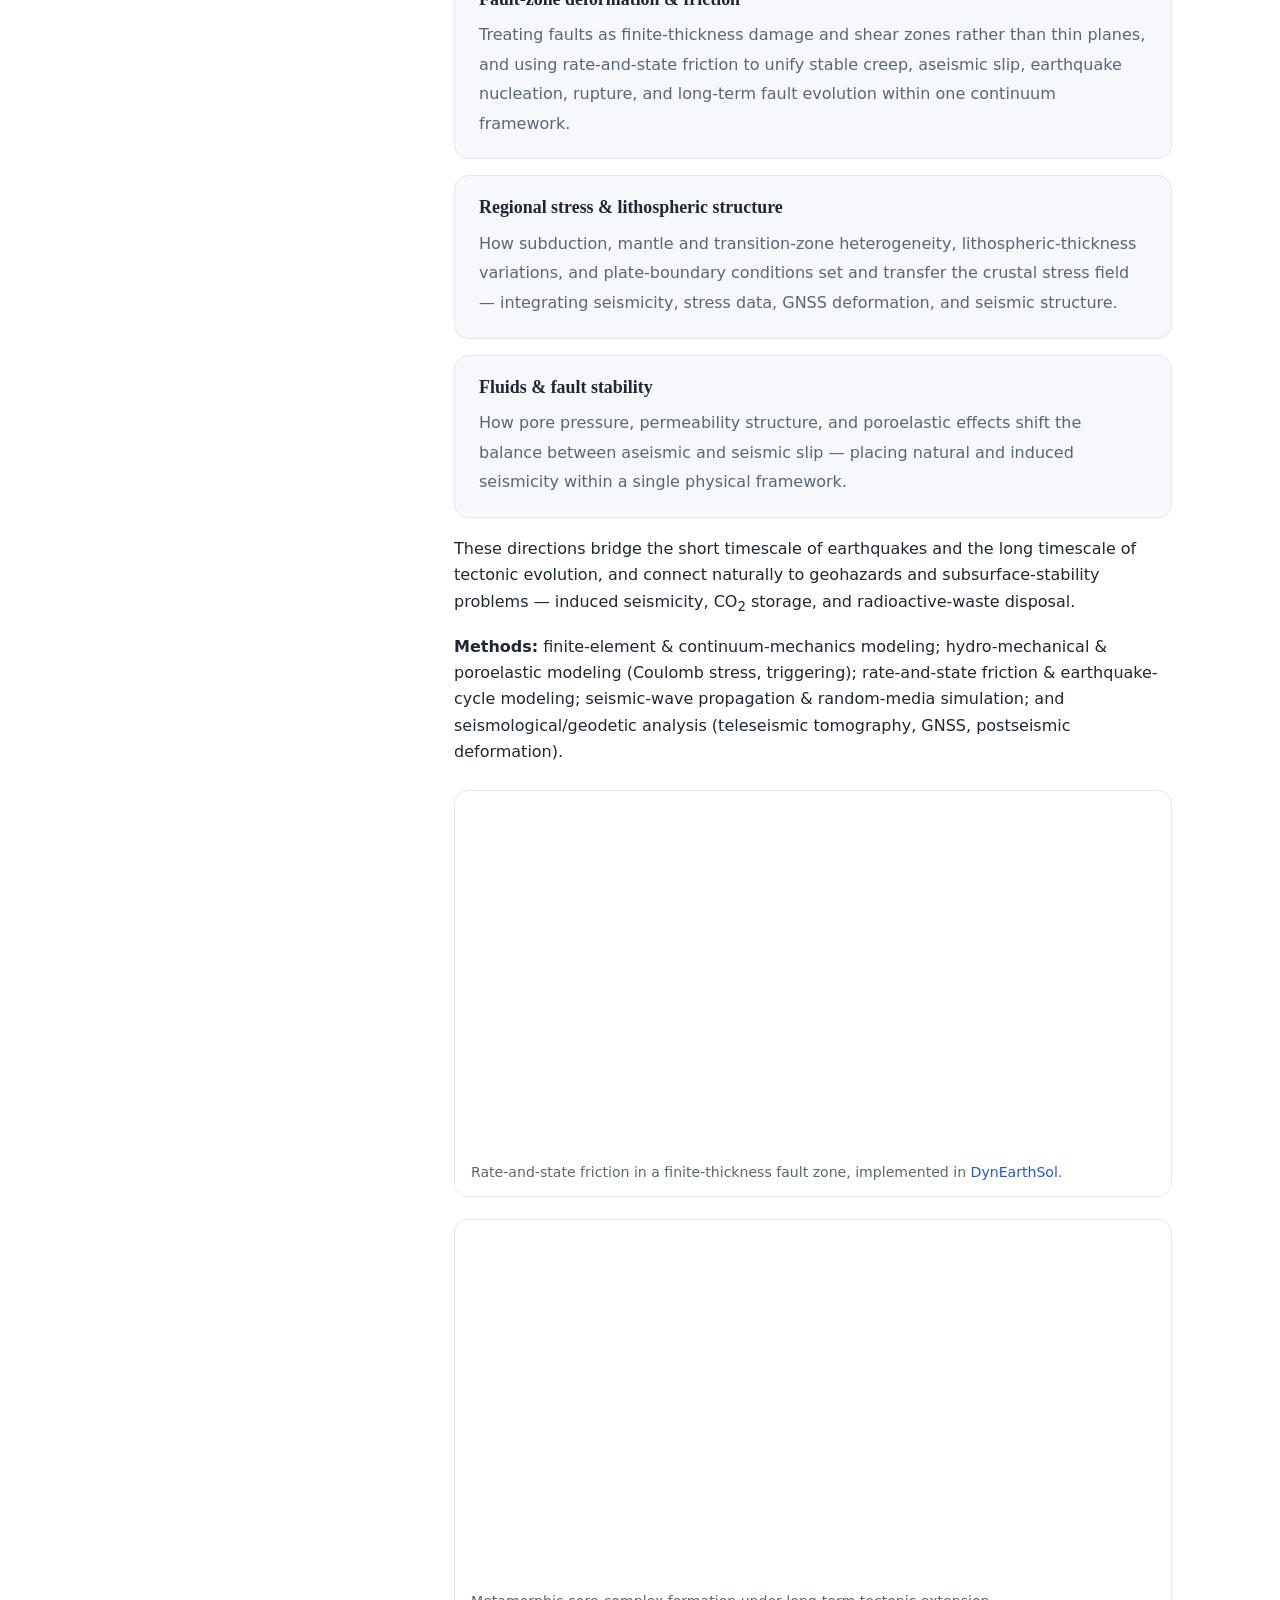
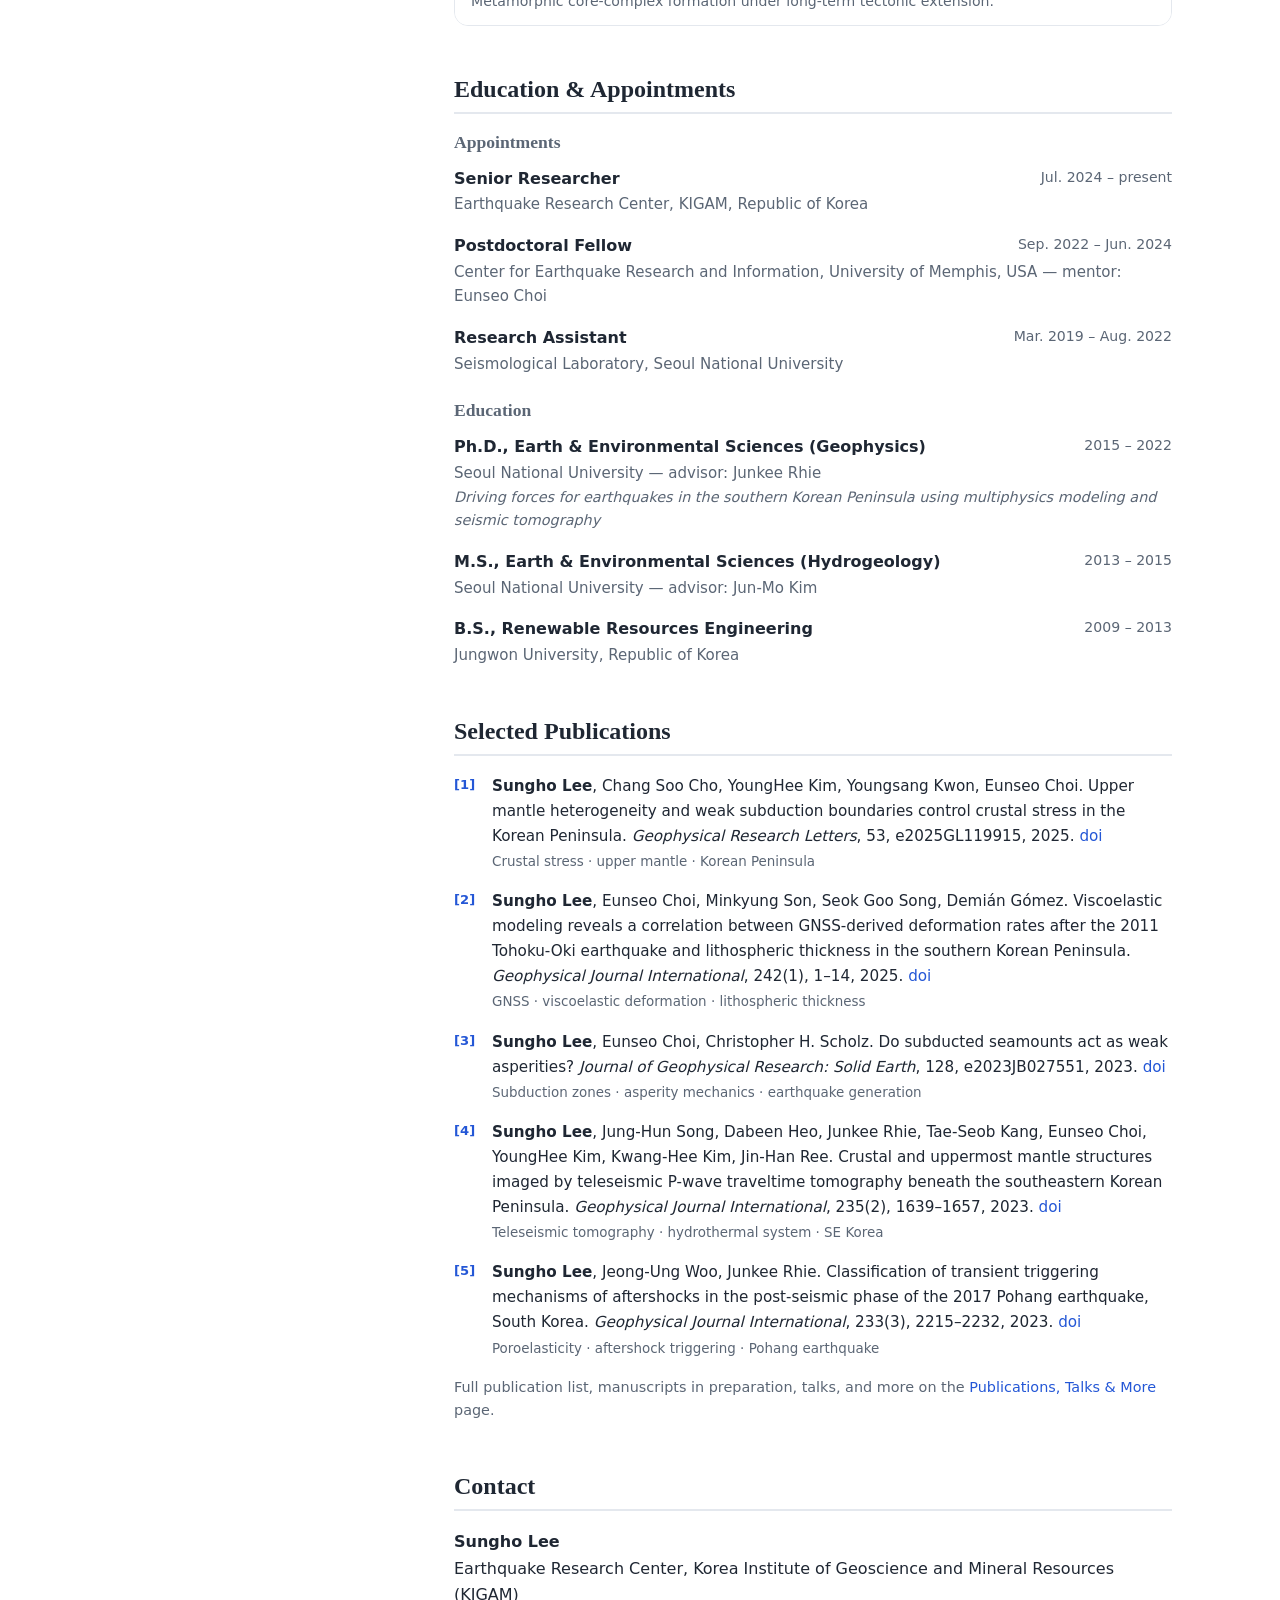
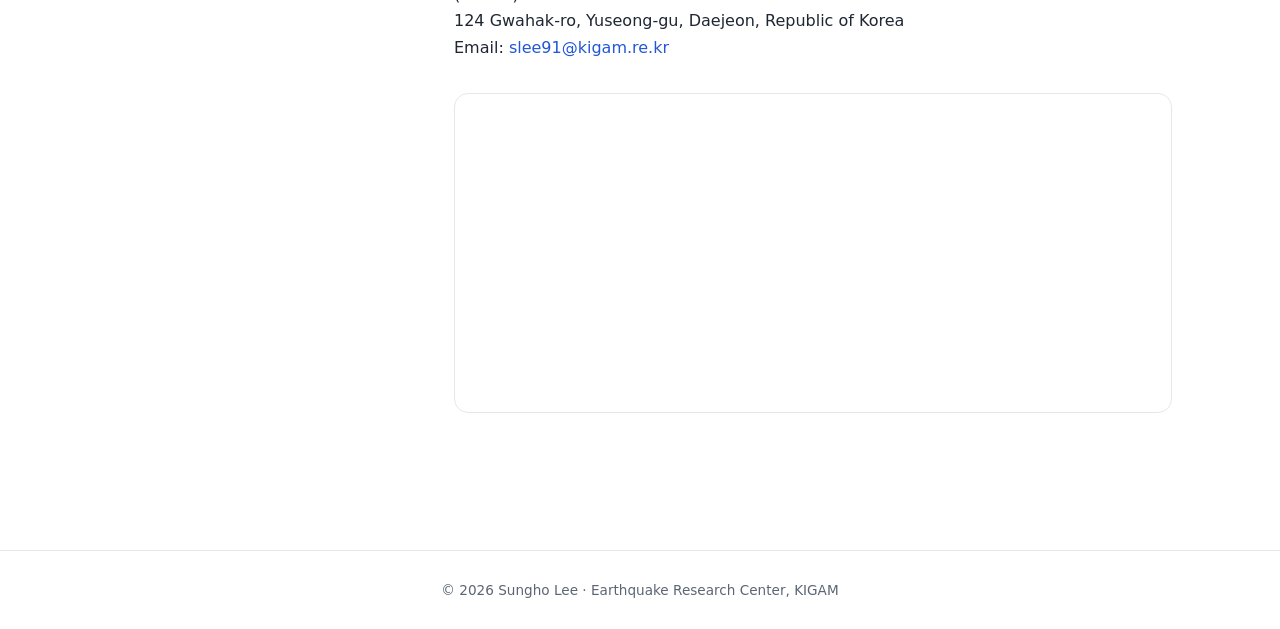
==== commit bb8d7aab: "Add Research Map figure to the Research section" ====
--- a/index.html
+++ b/index.html
@@ -62,6 +62,9 @@
       <section class="section" id="research">
         <h2>Research</h2>
         <p class="lead">I study intraplate seismicity in Korea and East Asia as a physical process — how regional stress is set and transferred, and where and why seismic deformation begins — by combining observational analysis with physics-based numerical modeling. My work develops along three connected directions:</p>
+
+        <figure class="media" style="margin:18px 0 24px"><img src="research_domain.png" alt="Research map — Computational Geoscience connecting seismology, geodynamics, fault mechanics, hydro-poromechanics, structural geology, and geodesy, applied to Korean Peninsula intraplate earthquakes, the East Asia Earth system, and geohazards & subsurface stability" loading="lazy"></figure>
+
         <div class="cards">
           <div class="card">
             <h3>Fault-zone deformation &amp; friction</h3>
--- a/style.css
+++ b/style.css
@@ -86,6 +86,12 @@
 ul.clean li::before { content: "▹"; position: absolute; left: 0; color: var(--accent); }
 ul.clean li b { color: var(--text); }
 
+/* cards (research directions) */
+.cards { display: grid; grid-template-columns: 1fr; gap: 16px; margin-top: 6px; }
+.card { background: var(--bg-soft); border: 1px solid var(--border); border-radius: var(--radius); padding: 20px 24px; }
+.card h3 { font-size: 1.12rem; margin-bottom: 10px; }
+.card p { color: var(--muted); line-height: 1.85; }
+
 /* timeline (education / appointments) */
 .entry { margin-bottom: 16px; }
 .entry .row { display: flex; justify-content: space-between; gap: 16px; flex-wrap: wrap; }
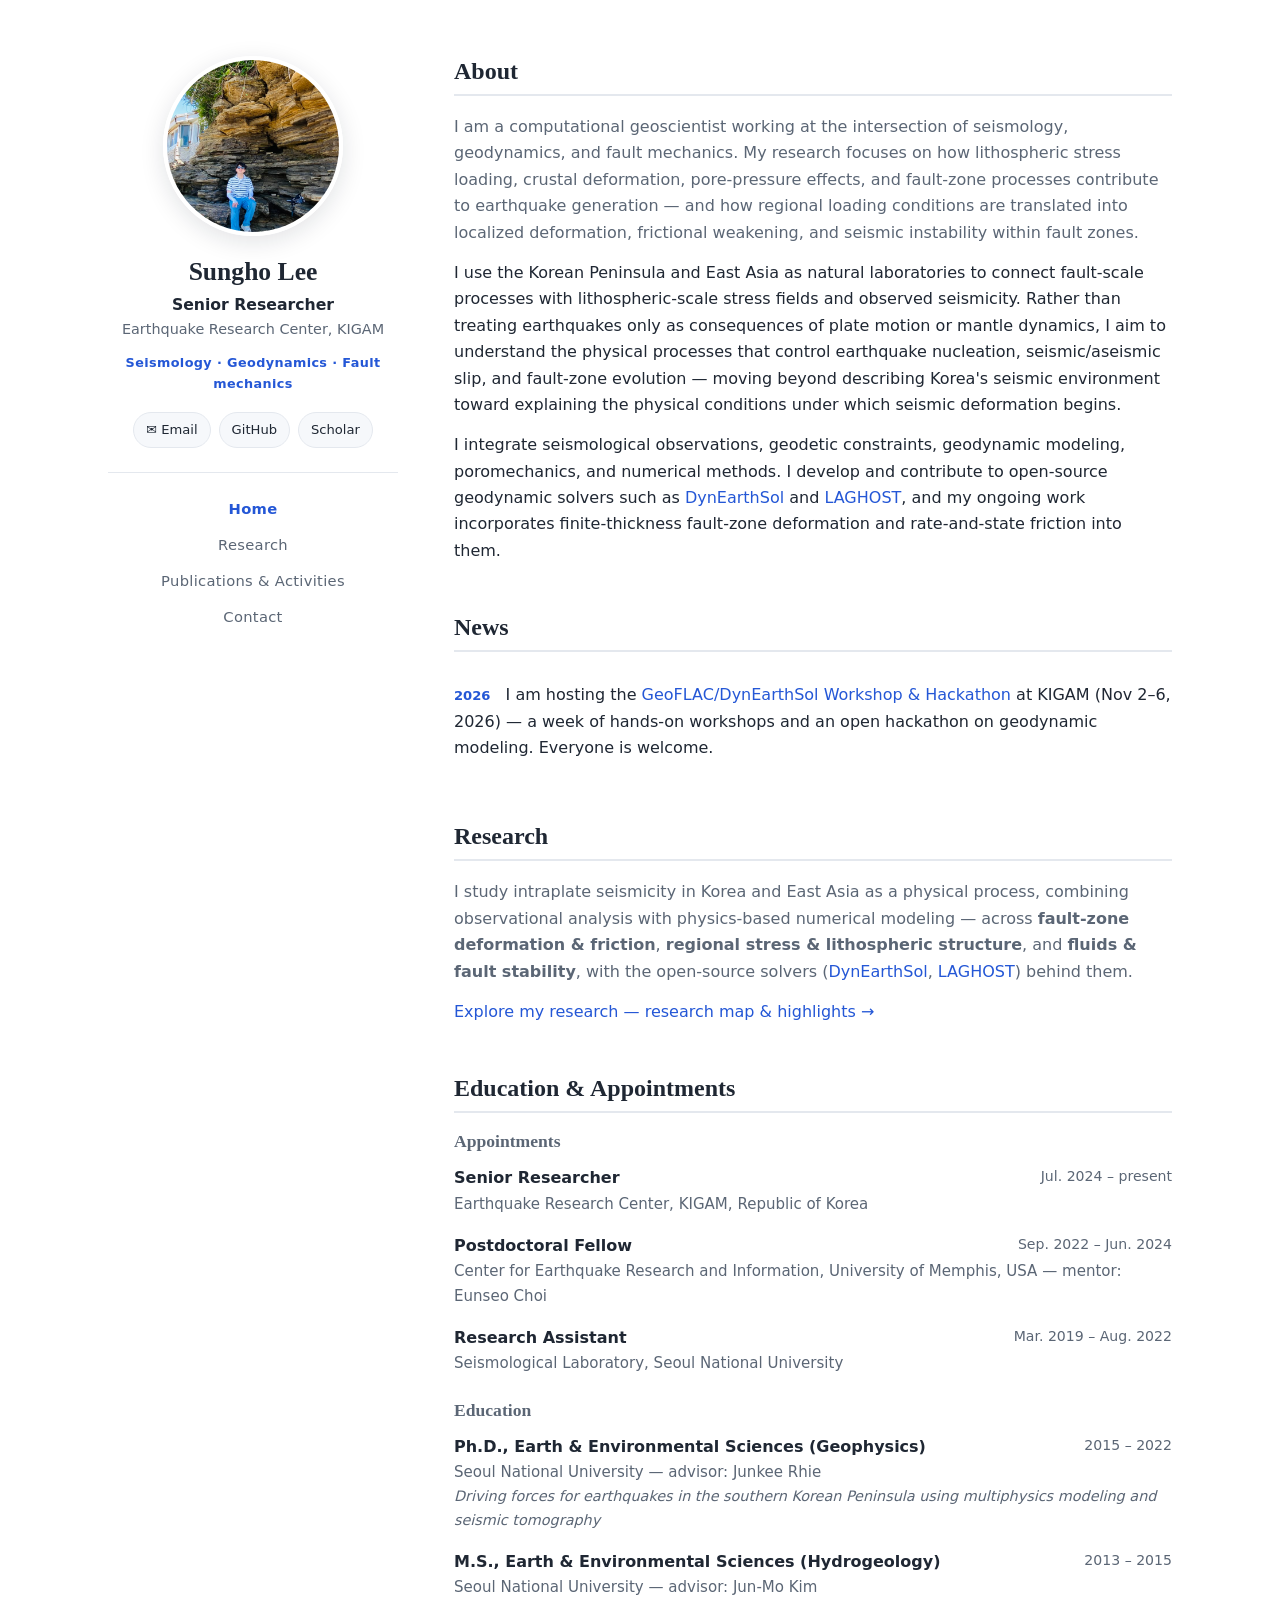
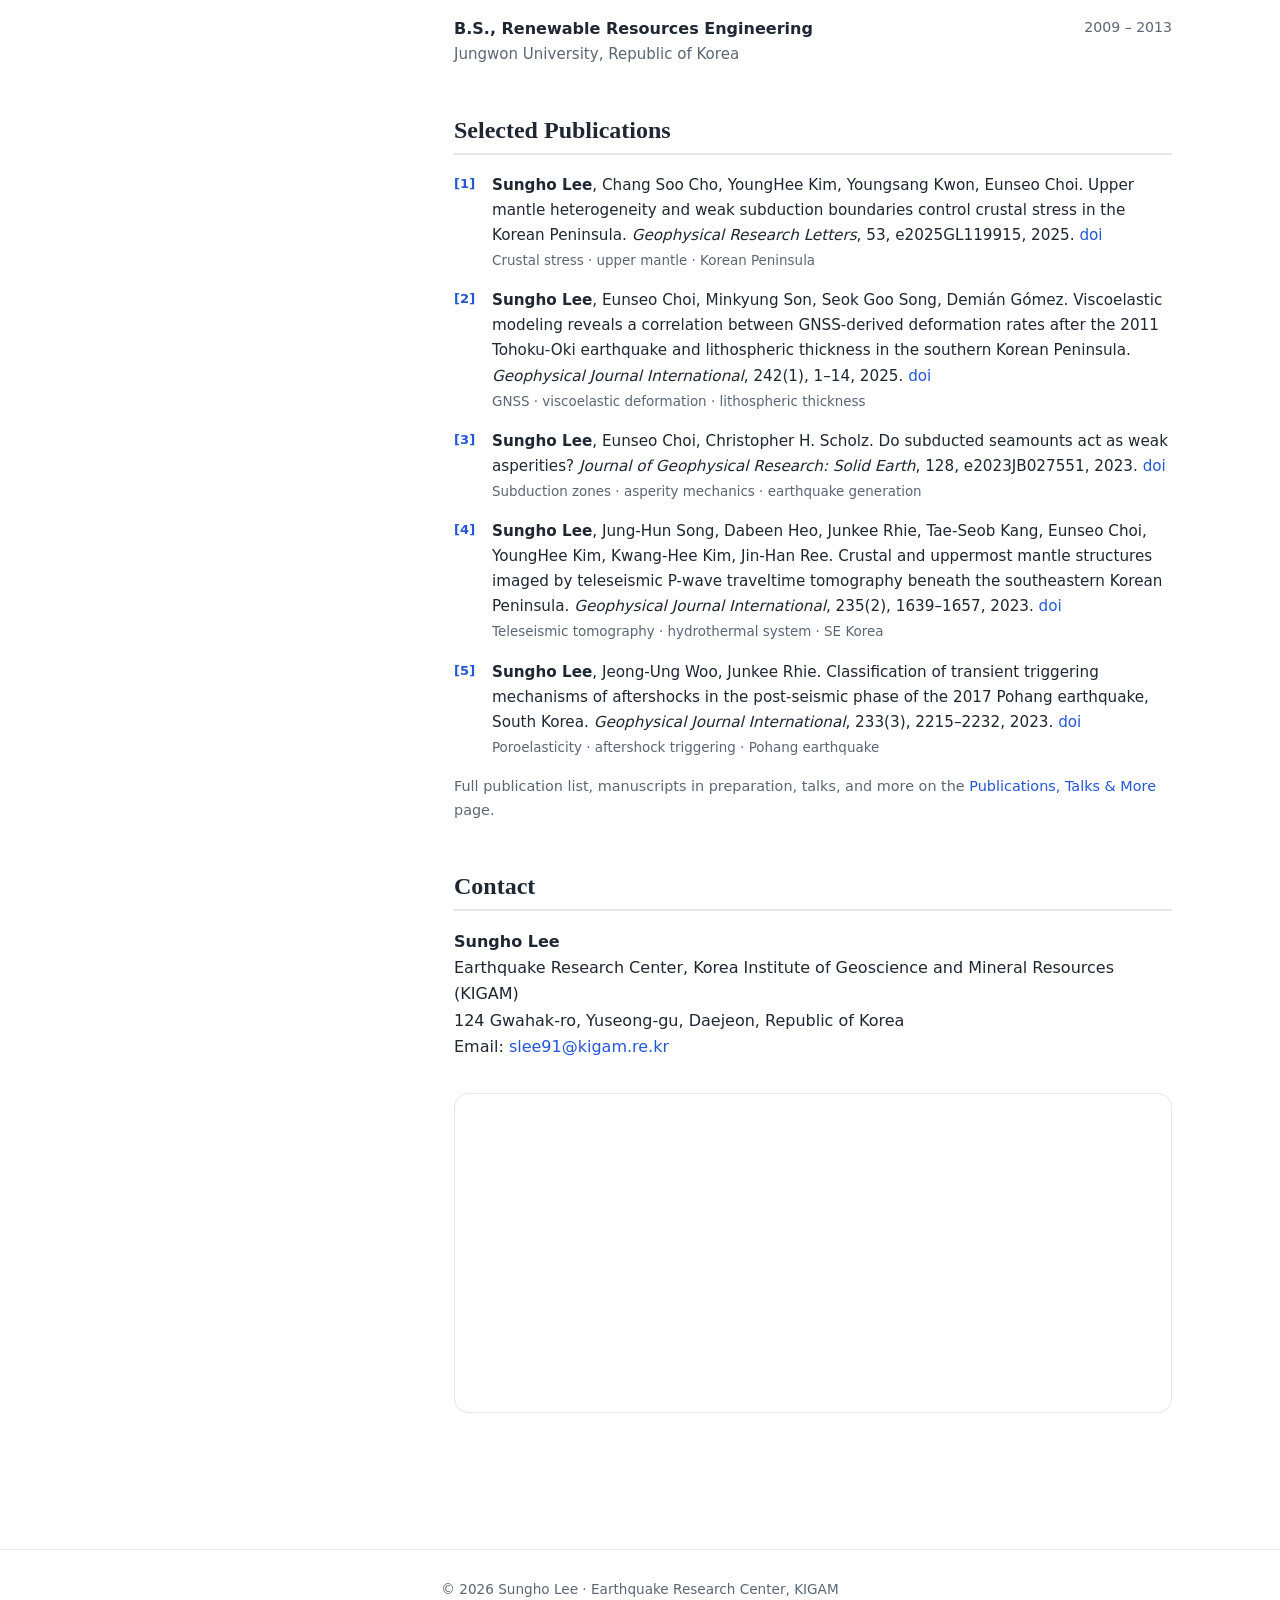
==== commit e97e2a83: "Split out research.html; lighten home (Research teaser); unify 3-page sidebar nav" ====
--- a/index.html
+++ b/index.html
@@ -32,13 +32,10 @@
       </div>
 
       <nav class="sidenav">
-        <a href="#about">About</a>
-        <a href="#news">News</a>
-        <a href="#research">Research</a>
-        <a href="#background">Education &amp; Appointments</a>
-        <a href="#publications">Selected Publications</a>
+        <a href="index.html" style="color:var(--accent);font-weight:600">Home</a>
+        <a href="research.html">Research</a>
+        <a href="more.html">Publications &amp; Activities</a>
         <a href="#contact">Contact</a>
-        <a href="more.html" style="color:var(--accent);font-weight:600;margin-top:6px">Publications, Talks &amp; More →</a>
       </nav>
     </aside>
 
@@ -61,37 +58,8 @@
 
       <section class="section" id="research">
         <h2>Research</h2>
-        <p class="lead">I study intraplate seismicity in Korea and East Asia as a physical process — how regional stress is set and transferred, and where and why seismic deformation begins — by combining observational analysis with physics-based numerical modeling. My work develops along three connected directions:</p>
-
-        <figure class="media" style="margin:18px 0 24px"><img src="research_domain.png" alt="Research map — Computational Geoscience connecting seismology, geodynamics, fault mechanics, hydro-poromechanics, structural geology, and geodesy, applied to Korean Peninsula intraplate earthquakes, the East Asia Earth system, and geohazards & subsurface stability" loading="lazy"></figure>
-
-        <div class="cards">
-          <div class="card">
-            <h3>Fault-zone deformation &amp; friction</h3>
-            <p>Treating faults as finite-thickness damage and shear zones rather than thin planes, and using rate-and-state friction to unify stable creep, aseismic slip, earthquake nucleation, rupture, and long-term fault evolution within one continuum framework.</p>
-          </div>
-          <div class="card">
-            <h3>Regional stress &amp; lithospheric structure</h3>
-            <p>How subduction, mantle and transition-zone heterogeneity, lithospheric-thickness variations, and plate-boundary conditions set and transfer the crustal stress field — integrating seismicity, stress data, GNSS deformation, and seismic structure.</p>
-          </div>
-          <div class="card">
-            <h3>Fluids &amp; fault stability</h3>
-            <p>How pore pressure, permeability structure, and poroelastic effects shift the balance between aseismic and seismic slip — placing natural and induced seismicity within a single physical framework.</p>
-          </div>
-        </div>
-        <p style="margin-top:18px">These directions bridge the short timescale of earthquakes and the long timescale of tectonic evolution, and connect naturally to geohazards and subsurface-stability problems — induced seismicity, CO<sub>2</sub> storage, and radioactive-waste disposal.</p>
-        <p style="margin-top:16px"><b>Methods:</b> finite-element &amp; continuum-mechanics modeling; hydro-mechanical &amp; poroelastic modeling (Coulomb stress, triggering); rate-and-state friction &amp; earthquake-cycle modeling; seismic-wave propagation &amp; random-media simulation; and seismological/geodetic analysis (teleseismic tomography, GNSS, postseismic deformation).</p>
-
-        <div class="media-grid">
-          <figure class="media">
-            <video src="working_projects/rate-and-state-fault.mp4" autoplay loop muted playsinline preload="metadata"></video>
-            <figcaption>Rate-and-state friction in a finite-thickness fault zone, implemented in <a href="https://github.com/GeoFLAC/DynEarthSol" target="_blank" rel="noopener">DynEarthSol</a>.</figcaption>
-          </figure>
-          <figure class="media">
-            <video src="working_projects/core-complex-laghost.mp4" autoplay loop muted playsinline preload="metadata"></video>
-            <figcaption>Metamorphic core-complex formation under long-term tectonic extension.</figcaption>
-          </figure>
-        </div>
+        <p class="lead">I study intraplate seismicity in Korea and East Asia as a physical process, combining observational analysis with physics-based numerical modeling — across <b>fault-zone deformation &amp; friction</b>, <b>regional stress &amp; lithospheric structure</b>, and <b>fluids &amp; fault stability</b>, with the open-source solvers (<a href="https://github.com/GeoFLAC/DynEarthSol" target="_blank" rel="noopener">DynEarthSol</a>, <a href="https://github.com/GeoFLAC/Laghost" target="_blank" rel="noopener">LAGHOST</a>) behind them.</p>
+        <p><a href="research.html">Explore my research — research map &amp; highlights →</a></p>
       </section>
 
       <section class="section" id="background">
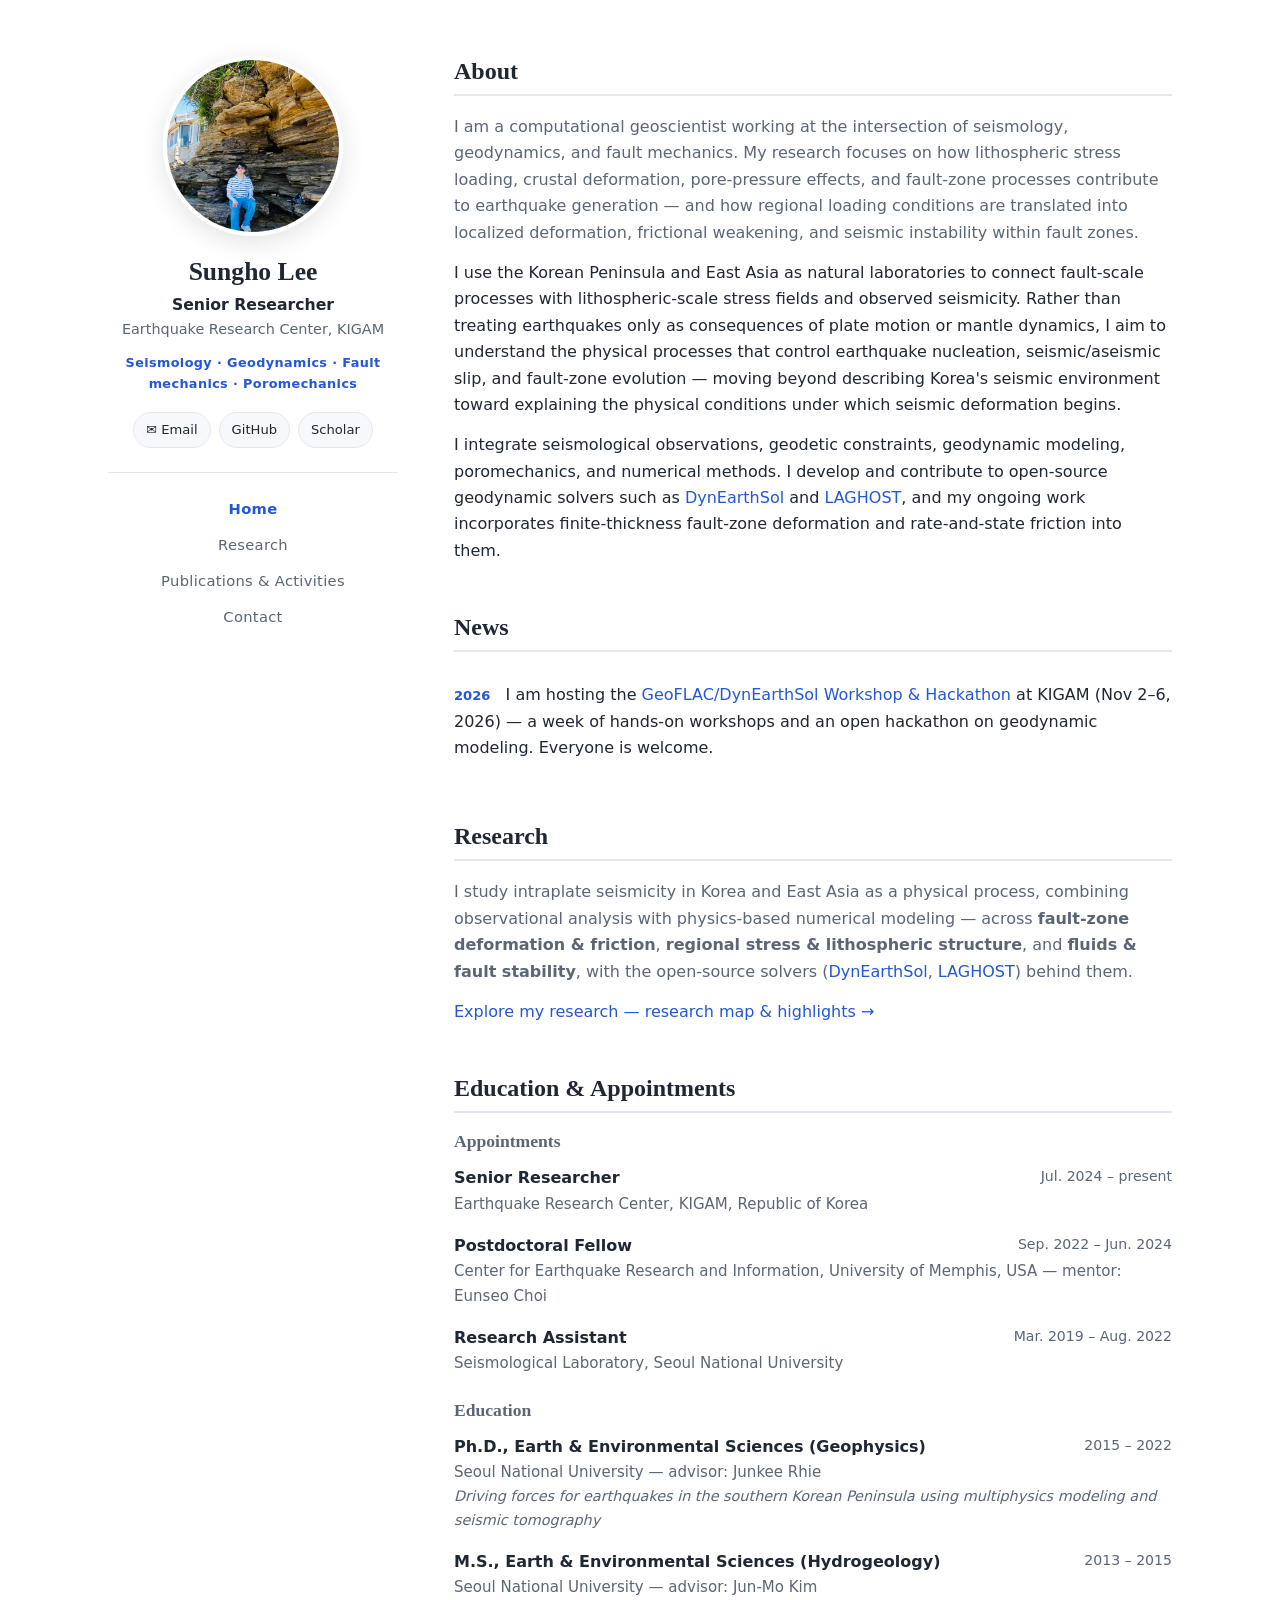
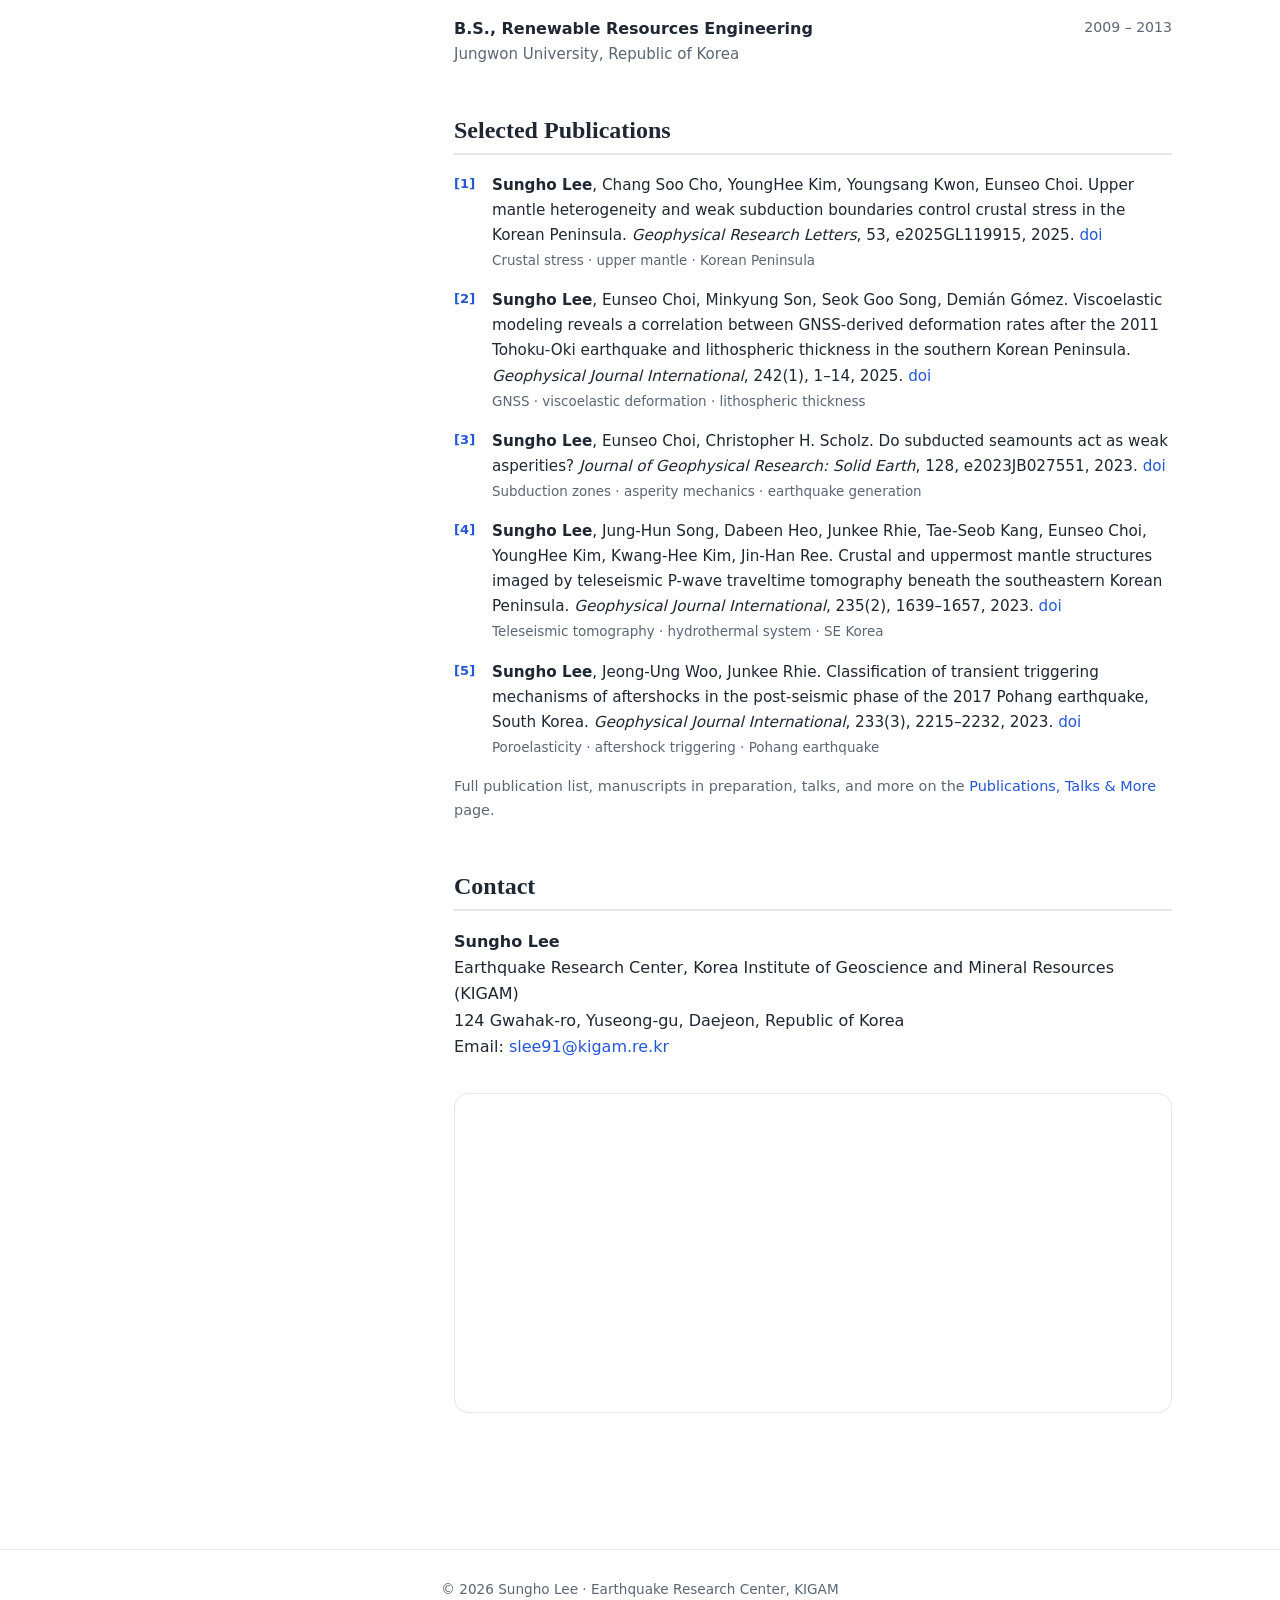
==== commit cff73be7: "Add Poromechanics to research-identity tagline" ====
--- a/index.html
+++ b/index.html
@@ -23,7 +23,7 @@
       <h1 class="profile-name">Sungho Lee</h1>
       <div class="profile-title">Senior Researcher</div>
       <div class="profile-affil"><a href="https://www.kigam.re.kr/english/" target="_blank" rel="noopener">Earthquake Research Center, KIGAM</a></div>
-      <div class="profile-tagline">Seismology · Geodynamics · Fault mechanics</div>
+      <div class="profile-tagline">Seismology · Geodynamics · Fault mechanics · Poromechanics</div>
 
       <div class="links">
         <a href="mailto:slee91@kigam.re.kr">✉ Email</a>
